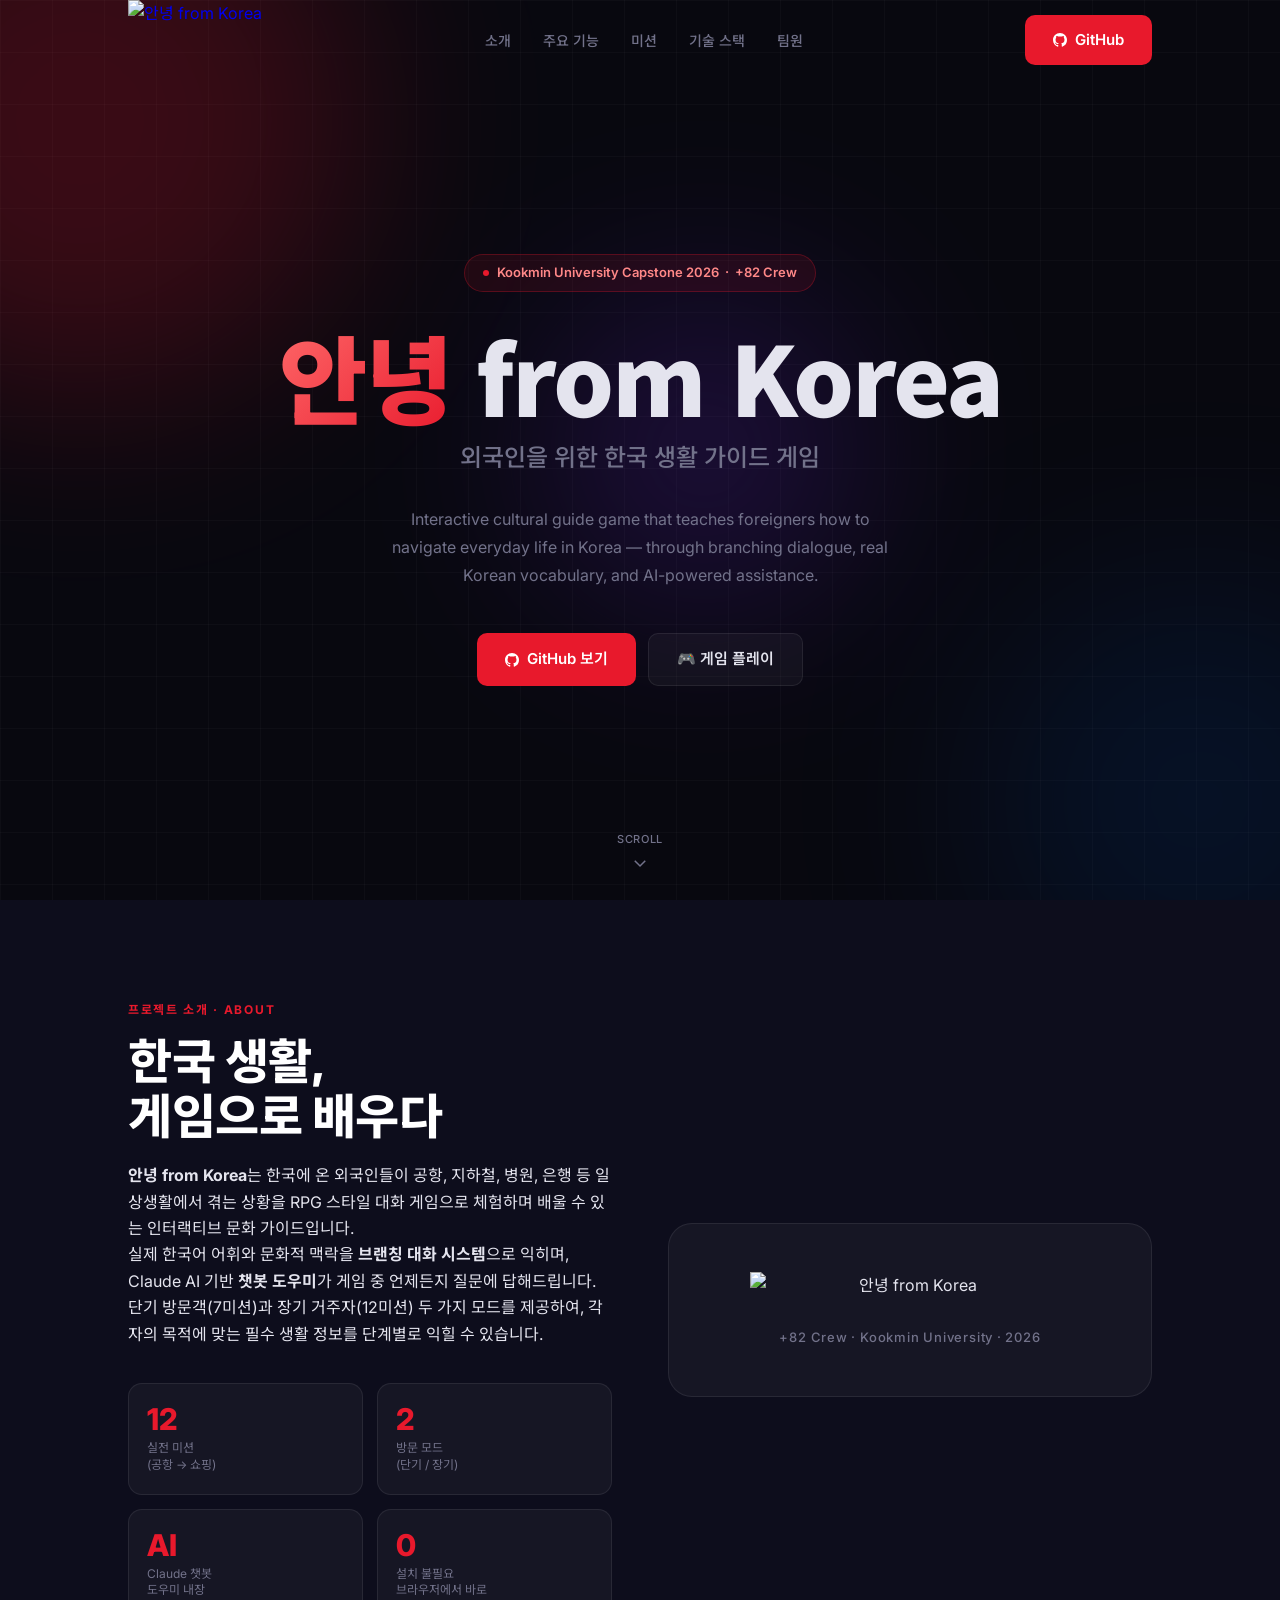
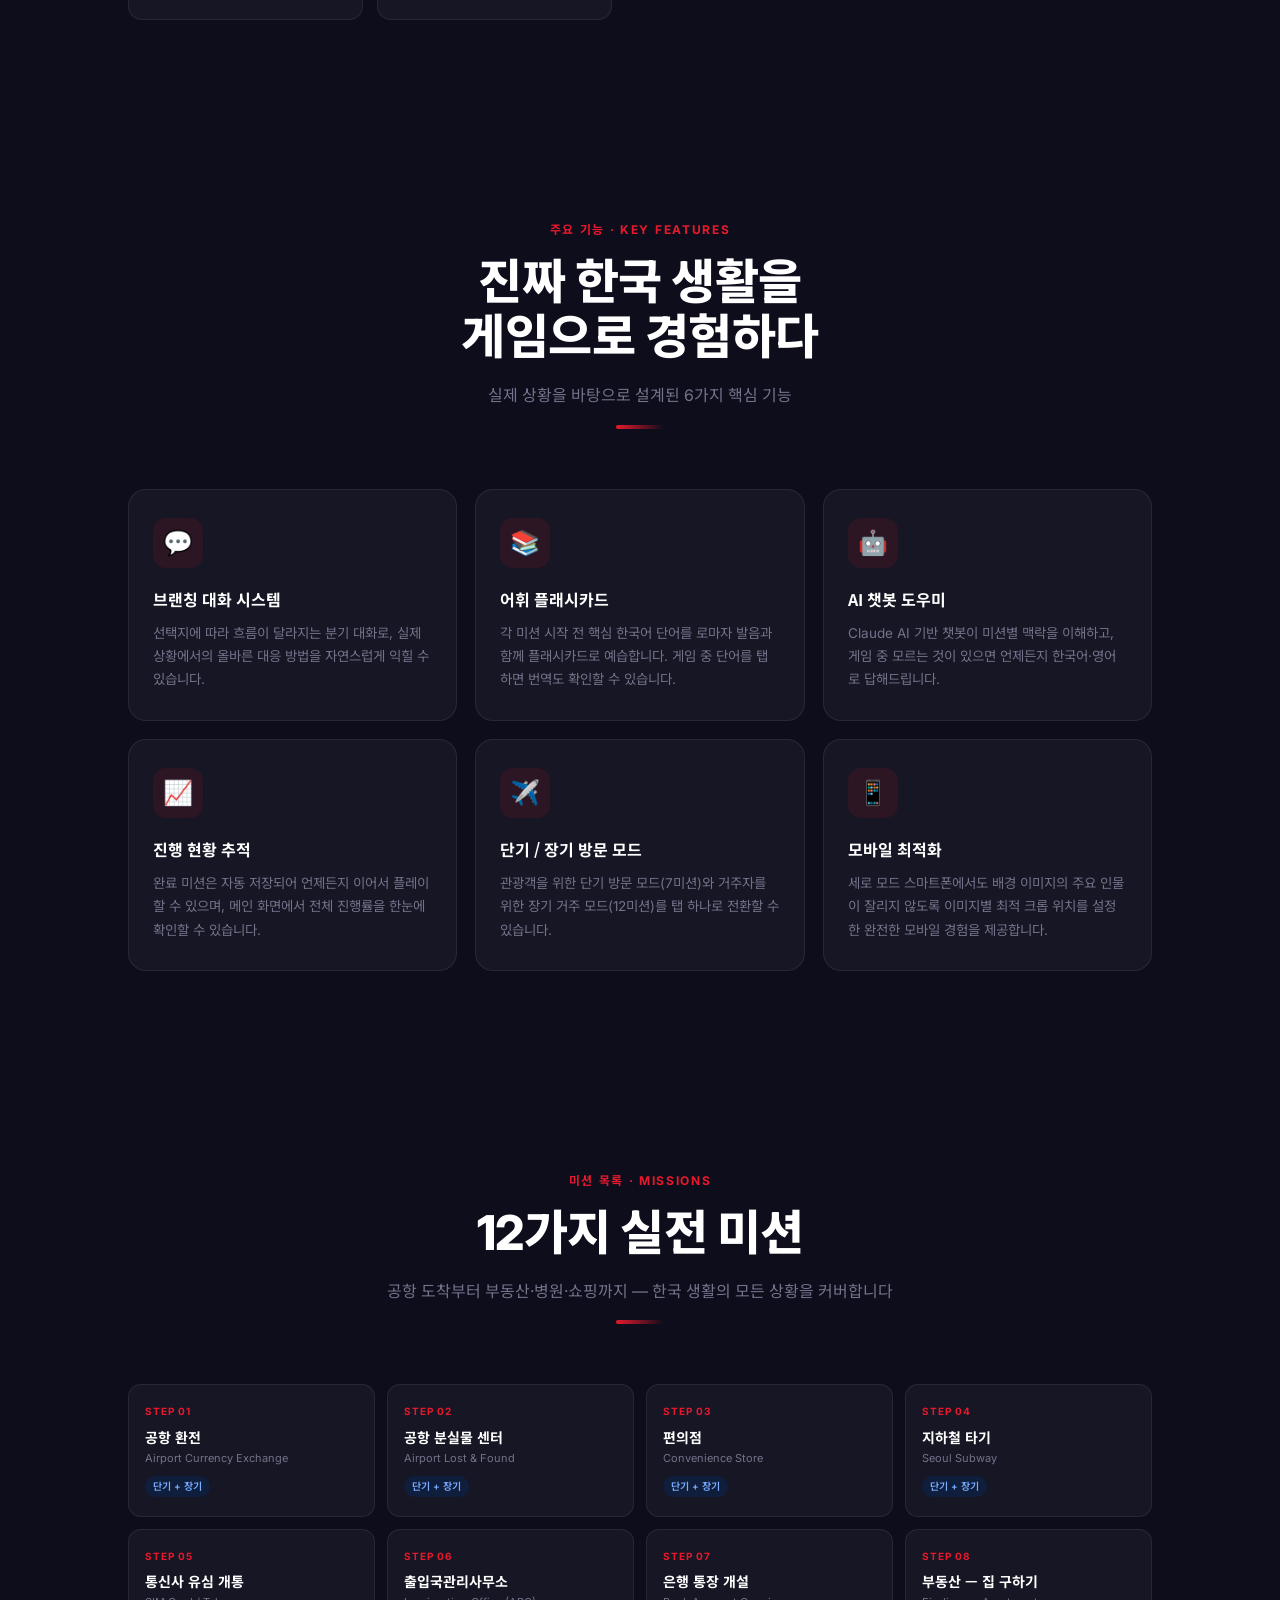
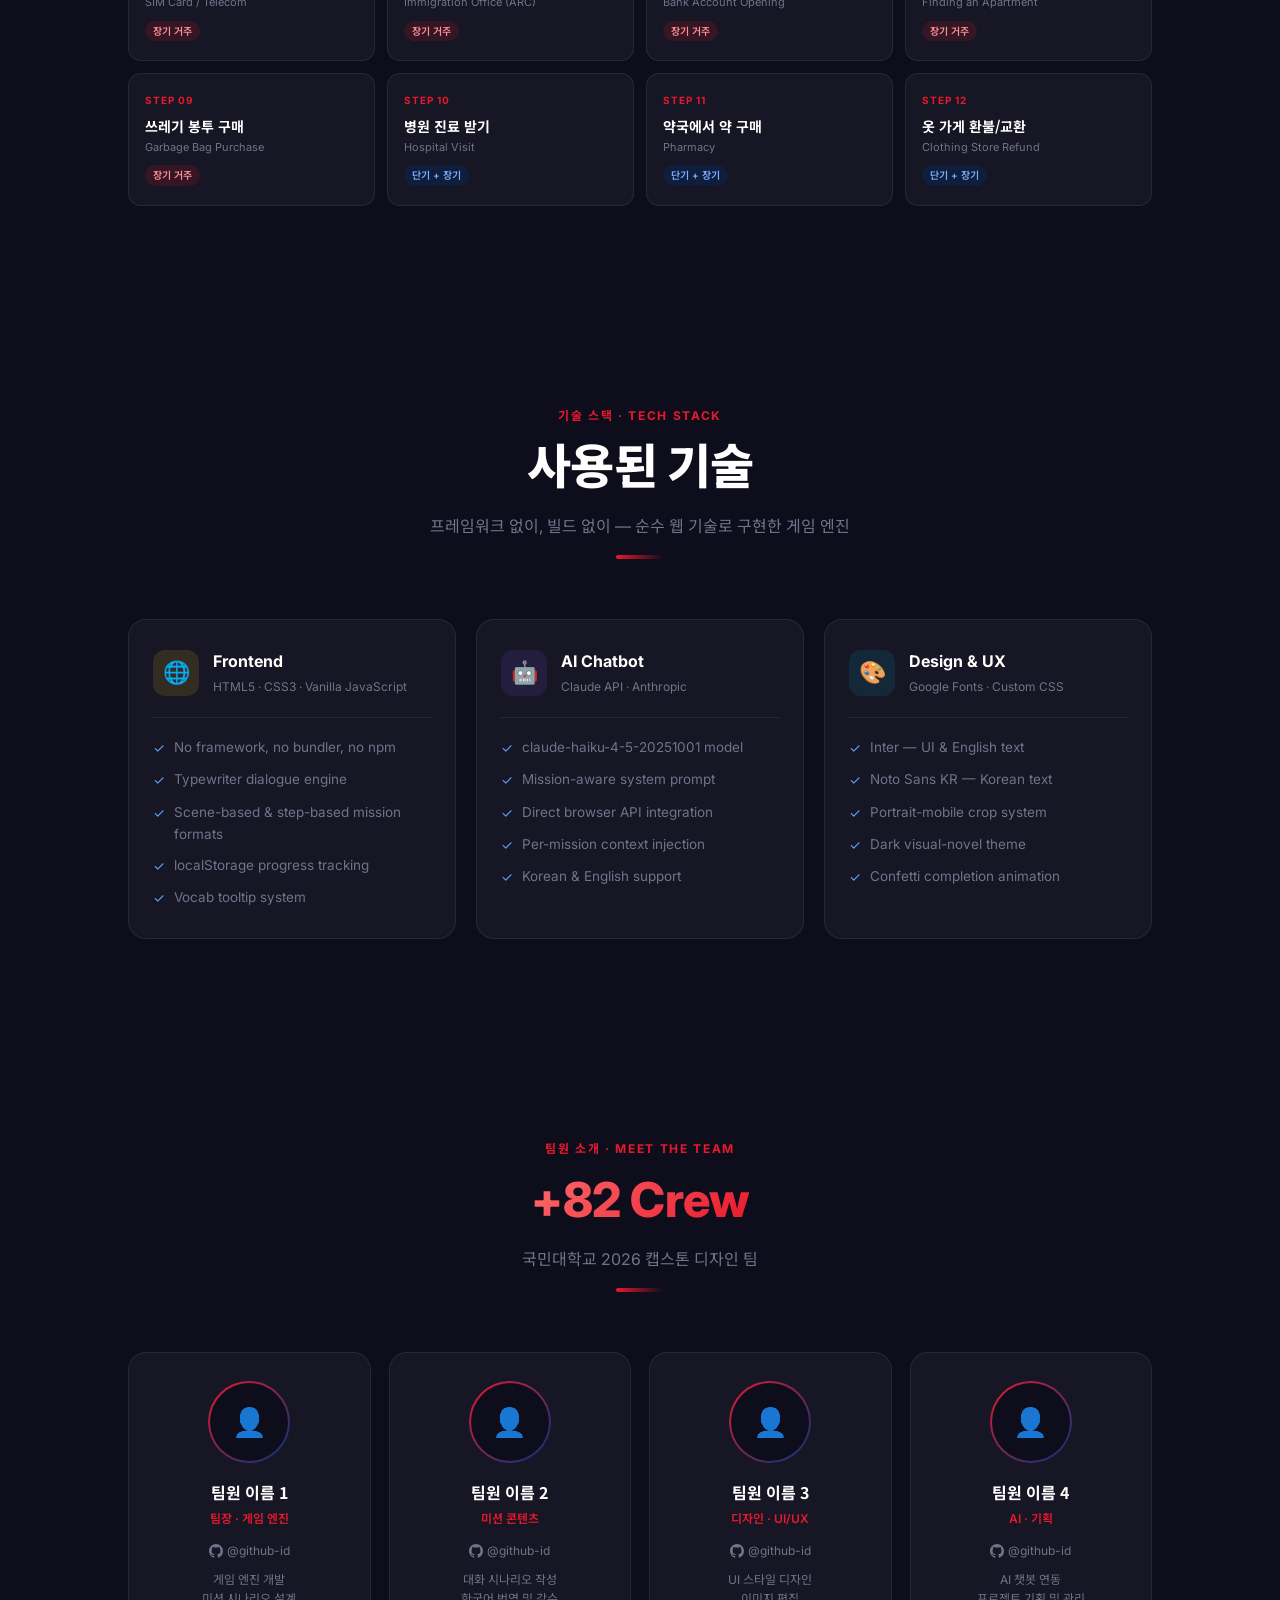
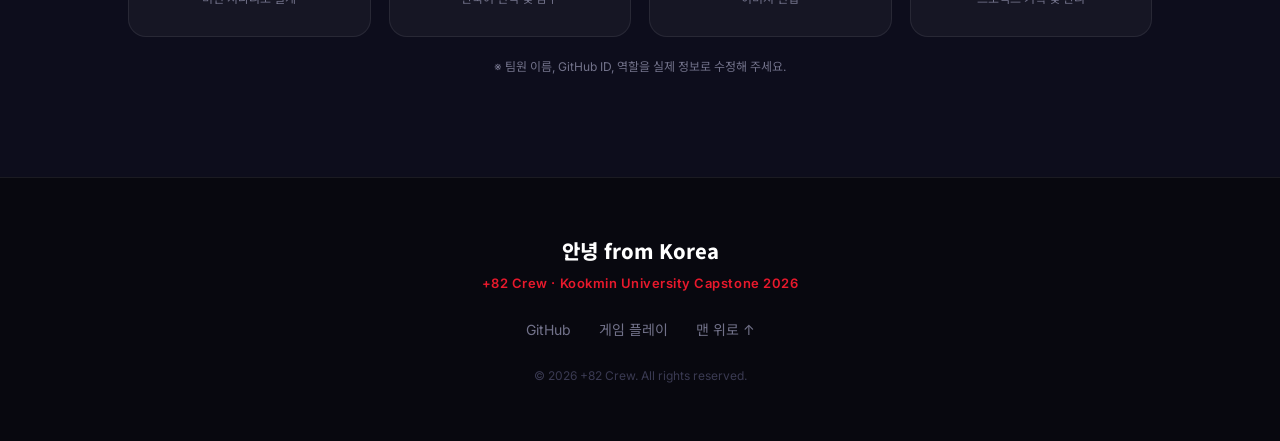
==== docs/index.html @ da4d7911 "Update index.html" ====
<!DOCTYPE html>
<html lang="ko">
<head>
<meta charset="UTF-8">
<meta name="viewport" content="width=device-width, initial-scale=1.0">
<meta name="description" content="안녕 from Korea — 외국인을 위한 한국 생활 가이드 게임 · Kookmin University Capstone 2026 · +82 Crew">
<title>안녕 from Korea · +82 Crew · Capstone 2026</title>
<link rel="icon" type="image/png" href="../logo_v2.png">
<link rel="preconnect" href="https://fonts.googleapis.com">
<link href="https://fonts.googleapis.com/css2?family=Inter:wght@300;400;500;600;700;900&family=Noto+Sans+KR:wght@400;500;700;900&display=swap" rel="stylesheet">
<style>
/* ─── Reset & Root ─── */
*, *::before, *::after { box-sizing: border-box; margin: 0; padding: 0; }
:root {
  --red:    #E8192C;
  --blue:   #003478;
  --dark:   #08080F;
  --dark2:  #0D0D1C;
  --card:   rgba(255,255,255,0.04);
  --border: rgba(255,255,255,0.08);
  --text:   #E4E4EE;
  --muted:  #72728A;
}
html { scroll-behavior: smooth; }
body {
  font-family: 'Inter', 'Noto Sans KR', sans-serif;
  background: var(--dark);
  color: var(--text);
  min-height: 100vh;
  line-height: 1.65;
  overflow-x: hidden;
}

/* ─── Utility ─── */
.container { max-width: 1080px; margin: 0 auto; padding: 0 28px; }
.section { padding: 100px 0; position: relative; }
.section-eyebrow {
  font-size: 12px; font-weight: 700; letter-spacing: 0.14em;
  text-transform: uppercase; color: var(--red); margin-bottom: 14px;
}
.section-title {
  font-size: clamp(30px, 4.5vw, 48px); font-weight: 800;
  color: #fff; line-height: 1.15; margin-bottom: 18px;
  letter-spacing: -0.5px;
}
.section-sub { font-size: 16px; color: var(--muted); max-width: 540px; margin: 0 auto; }
.section-center { text-align: center; margin-bottom: 60px; }
.gradient-red {
  background: linear-gradient(135deg, #FF6B6B, var(--red));
  -webkit-background-clip: text; -webkit-text-fill-color: transparent;
  background-clip: text;
}

/* ─── Divider line ─── */
.section-line {
  width: 48px; height: 4px; border-radius: 2px;
  background: linear-gradient(90deg, var(--red), rgba(232,25,44,0));
  margin: 16px auto 0;
}

/* ─── Nav ─── */
header {
  position: fixed; top: 0; left: 0; right: 0; z-index: 100;
  transition: background 0.3s, box-shadow 0.3s;
}
header.scrolled {
  background: rgba(8,8,15,0.88);
  backdrop-filter: blur(24px) saturate(180%);
  -webkit-backdrop-filter: blur(24px) saturate(180%);
  box-shadow: 0 1px 0 var(--border);
}
nav {
  display: flex; align-items: center; justify-content: space-between;
  padding: 20px 28px; max-width: 1080px; margin: 0 auto;
}
.nav-logo { display: flex; align-items: center; gap: 10px; text-decoration: none; }
.nav-links { display: none; gap: 32px; list-style: none; }
@media (min-width: 768px) { .nav-links { display: flex; } }
.nav-links a {
  color: var(--muted); text-decoration: none; font-size: 14px; font-weight: 500;
  transition: color 0.2s;
}
.nav-links a:hover { color: #fff; }
.nav-cta {
  background: var(--red); color: #fff; border: none; border-radius: 9px;
  padding: 8px 18px; font-size: 13px; font-weight: 700; cursor: pointer;
  text-decoration: none; transition: opacity 0.2s, transform 0.2s;
  display: inline-flex; align-items: center; gap: 6px;
}
.nav-cta:hover { opacity: 0.88; transform: translateY(-1px); }

/* ─── Hero ─── */
#hero {
  min-height: 100vh;
  display: flex; align-items: center; justify-content: center;
  text-align: center; position: relative; overflow: hidden;
  padding: 100px 0 60px;
}
.hero-canvas {
  position: absolute; inset: 0; pointer-events: none; overflow: hidden;
}
.hero-grid {
  position: absolute; inset: 0;
  background-image:
    linear-gradient(rgba(255,255,255,0.025) 1px, transparent 1px),
    linear-gradient(90deg, rgba(255,255,255,0.025) 1px, transparent 1px);
  background-size: 52px 52px;
}
.blob {
  position: absolute; border-radius: 50%; filter: blur(100px); opacity: 0.22;
}
.blob-1 { width: 560px; height: 560px; background: var(--red);    top: -160px; left: -200px; animation: drift 9s ease-in-out infinite; }
.blob-2 { width: 440px; height: 440px; background: var(--blue);   bottom: -120px; right: -140px; animation: drift 11s ease-in-out infinite reverse; }
.blob-3 { width: 320px; height: 320px; background: #6D28D9; top: 50%; left: 55%; transform: translate(-50%,-50%); animation: drift 14s ease-in-out infinite 3s; }
@keyframes drift {
  0%,100% { transform: translate(0,0) scale(1); }
  33%      { transform: translate(30px,-20px) scale(1.05); }
  66%      { transform: translate(-20px,30px) scale(0.95); }
}
.hero-inner { position: relative; z-index: 1; }
.hero-badge {
  display: inline-flex; align-items: center; gap: 8px;
  background: rgba(232,25,44,0.10); border: 1px solid rgba(232,25,44,0.28);
  border-radius: 100px; padding: 7px 18px; font-size: 13px; font-weight: 600;
  color: #FF8888; margin-bottom: 36px;
  animation: fadeUp 0.7s ease both;
}
.badge-dot {
  width: 6px; height: 6px; background: var(--red); border-radius: 50%;
  animation: blink 2s ease-in-out infinite;
}
@keyframes blink {
  0%,100% { opacity: 1; transform: scale(1); }
  50%      { opacity: 0.4; transform: scale(0.75); }
}
.hero-title {
  font-size: clamp(54px, 10vw, 96px); font-weight: 900; line-height: 1;
  font-family: 'Noto Sans KR', 'Inter', sans-serif;
  letter-spacing: -2px; margin-bottom: 14px;
  animation: fadeUp 0.7s ease 0.1s both;
}
.hero-sub {
  font-size: clamp(17px, 2.5vw, 24px); font-weight: 500;
  color: var(--muted); margin-bottom: 28px;
  animation: fadeUp 0.7s ease 0.2s both;
}
.hero-desc {
  font-size: 16px; color: var(--muted); max-width: 500px;
  margin: 0 auto 44px; line-height: 1.75;
  animation: fadeUp 0.7s ease 0.3s both;
}
.hero-btns {
  display: flex; gap: 12px; justify-content: center; flex-wrap: wrap;
  animation: fadeUp 0.7s ease 0.4s both;
}
.btn {
  display: inline-flex; align-items: center; gap: 8px;
  padding: 13px 28px; border-radius: 10px; font-size: 15px; font-weight: 600;
  text-decoration: none; cursor: pointer; border: none; transition: all 0.2s;
}
.btn-red {
  background: var(--red); color: #fff;
}
.btn-red:hover { opacity: 0.88; transform: translateY(-2px); box-shadow: 0 10px 28px rgba(232,25,44,0.35); }
.btn-ghost {
  background: var(--card); color: var(--text);
  border: 1px solid var(--border); backdrop-filter: blur(10px);
}
.btn-ghost:hover { background: rgba(255,255,255,0.09); transform: translateY(-2px); }
.hero-scroll {
  position: absolute; bottom: 28px; left: 50%; transform: translateX(-50%);
  display: flex; flex-direction: column; align-items: center; gap: 6px;
  color: var(--muted); font-size: 11px; text-decoration: none; font-weight: 500;
  letter-spacing: 0.06em; text-transform: uppercase;
  animation: nudge 2s ease-in-out infinite;
}
@keyframes nudge {
  0%,100% { transform: translateX(-50%) translateY(0); }
  50%      { transform: translateX(-50%) translateY(-7px); }
}
@keyframes fadeUp {
  from { opacity: 0; transform: translateY(22px); }
  to   { opacity: 1; transform: translateY(0); }
}

/* ─── About ─── */
#about { background: var(--dark2); }
.about-grid { display: grid; grid-template-columns: 1fr 1fr; gap: 56px; align-items: center; }
@media (max-width: 768px) { .about-grid { grid-template-columns: 1fr; } }
.about-text p { color: var(--muted); line-height: 1.85; margin-bottom: 18px; font-size: 15px; }
.about-text p strong { color: var(--text); font-weight: 600; }
.stats-row { display: grid; grid-template-columns: 1fr 1fr; gap: 14px; margin-top: 36px; }
.stat-box {
  background: var(--card); border: 1px solid var(--border);
  border-radius: 14px; padding: 20px 18px;
}
.stat-num { font-size: 30px; font-weight: 800; color: var(--red); line-height: 1; }
.stat-label { font-size: 12px; color: var(--muted); margin-top: 6px; line-height: 1.4; }
.about-visual {
  background: var(--card); border: 1px solid var(--border);
  border-radius: 24px; padding: 48px 32px;
  display: flex; flex-direction: column; align-items: center;
  justify-content: center; gap: 8px; text-align: center;
}
@media (max-width: 768px) { .about-visual { display: none; } }
.visual-kr {
  font-size: 72px; font-weight: 900; line-height: 1;
  font-family: 'Noto Sans KR', sans-serif;
}
.visual-from { font-size: 28px; font-weight: 700; color: var(--muted); font-family: 'Inter', sans-serif; }
.visual-en { font-size: 36px; font-weight: 900; color: #fff; font-family: 'Inter', sans-serif; letter-spacing: -1px; }
.visual-team { font-size: 13px; color: var(--muted); margin-top: 20px; font-weight: 500; letter-spacing: 0.06em; }

/* ─── Features ─── */
.features-grid {
  display: grid; grid-template-columns: repeat(3, 1fr); gap: 18px;
}
@media (max-width: 900px) { .features-grid { grid-template-columns: repeat(2, 1fr); } }
@media (max-width: 560px) { .features-grid { grid-template-columns: 1fr; } }
.feat-card {
  background: var(--card); border: 1px solid var(--border);
  border-radius: 18px; padding: 28px 24px;
  transition: all 0.3s ease; position: relative; overflow: hidden;
}
.feat-card::after {
  content: ''; position: absolute; top: 0; left: 0; right: 0; height: 2px;
  background: linear-gradient(90deg, var(--red), transparent);
  transform: scaleX(0); transform-origin: left; transition: transform 0.4s ease;
}
.feat-card:hover { border-color: rgba(232,25,44,0.28); transform: translateY(-5px); box-shadow: 0 20px 40px rgba(0,0,0,0.3); }
.feat-card:hover::after { transform: scaleX(1); }
.feat-icon {
  width: 50px; height: 50px; border-radius: 13px;
  background: rgba(232,25,44,0.10); color: #FF8888;
  display: flex; align-items: center; justify-content: center;
  font-size: 24px; margin-bottom: 18px;
}
.feat-title { font-size: 16px; font-weight: 700; color: #fff; margin-bottom: 10px; font-family: 'Noto Sans KR', sans-serif; }
.feat-desc { font-size: 13.5px; color: var(--muted); line-height: 1.72; }

/* ─── Missions ─── */
#missions { background: var(--dark2); }
.missions-grid {
  display: grid; grid-template-columns: repeat(4, 1fr); gap: 12px;
}
@media (max-width: 900px) { .missions-grid { grid-template-columns: repeat(3, 1fr); } }
@media (max-width: 640px) { .missions-grid { grid-template-columns: repeat(2, 1fr); } }
.mission-tile {
  background: var(--card); border: 1px solid var(--border);
  border-radius: 13px; padding: 18px 16px;
  transition: all 0.25s;
}
.mission-tile:hover { border-color: rgba(232,25,44,0.3); background: rgba(232,25,44,0.05); transform: translateY(-3px); }
.m-step {
  font-size: 10px; font-weight: 700; letter-spacing: 0.1em;
  text-transform: uppercase; color: var(--red); margin-bottom: 8px;
}
.m-kr { font-size: 14px; font-weight: 700; color: #fff; font-family: 'Noto Sans KR', sans-serif; line-height: 1.3; }
.m-en { font-size: 11px; color: var(--muted); margin-top: 5px; line-height: 1.4; }
.m-badge {
  display: inline-block; font-size: 10px; font-weight: 600;
  padding: 2px 8px; border-radius: 100px; margin-top: 10px;
}
.m-both { background: rgba(0,52,120,0.3); color: #7AADFF; }
.m-long { background: rgba(232,25,44,0.15); color: #FF9090; }

/* ─── Tech Stack ─── */
.tech-grid { display: grid; grid-template-columns: repeat(3, 1fr); gap: 20px; }
@media (max-width: 768px) { .tech-grid { grid-template-columns: 1fr; } }
.tech-card {
  background: var(--card); border: 1px solid var(--border);
  border-radius: 18px; padding: 28px 24px; transition: all 0.3s;
}
.tech-card:hover { border-color: rgba(74,158,255,0.28); transform: translateY(-5px); }
.tech-header { display: flex; align-items: center; gap: 14px; margin-bottom: 20px; }
.tech-icon-box {
  width: 46px; height: 46px; border-radius: 12px;
  display: flex; align-items: center; justify-content: center; font-size: 22px;
  flex-shrink: 0;
}
.ti-front { background: rgba(250,204,21,0.12); }
.ti-ai    { background: rgba(139,92,246,0.12); }
.ti-ui    { background: rgba(6,182,212,0.12); }
.tech-name  { font-size: 16px; font-weight: 700; color: #fff; }
.tech-sub   { font-size: 12px; color: var(--muted); margin-top: 3px; }
.tech-hr    { height: 1px; background: var(--border); margin: 4px 0 18px; }
.tech-list  { list-style: none; display: flex; flex-direction: column; gap: 9px; }
.tech-list li { display: flex; align-items: flex-start; gap: 9px; font-size: 13.5px; color: var(--muted); }
.tech-check { color: #60A5FA; flex-shrink: 0; margin-top: 1px; }

/* ─── Team ─── */
#team { background: var(--dark2); }
.team-grid {
  display: grid; grid-template-columns: repeat(4, 1fr); gap: 18px;
}
@media (max-width: 900px) { .team-grid { grid-template-columns: repeat(2, 1fr); } }
.team-card {
  background: var(--card); border: 1px solid var(--border);
  border-radius: 18px; padding: 28px 20px;
  display: flex; flex-direction: column; align-items: center; text-align: center;
  transition: all 0.3s; position: relative; overflow: hidden;
}
.team-card:hover { border-color: rgba(232,25,44,0.28); transform: translateY(-5px); box-shadow: 0 20px 40px rgba(0,0,0,0.3); }
.team-card::before {
  content: ''; position: absolute; top: 0; left: 0; right: 0; height: 3px;
  background: linear-gradient(90deg, var(--red), var(--blue));
  transform: scaleX(0); transform-origin: left; transition: transform 0.4s;
}
.team-card:hover::before { transform: scaleX(1); }
.avatar-ring {
  width: 82px; height: 82px; border-radius: 50%;
  padding: 2px; margin-bottom: 16px;
  background: linear-gradient(135deg, var(--red), var(--blue));
}
.avatar-inner {
  width: 100%; height: 100%; border-radius: 50%;
  overflow: hidden; background: var(--dark2);
  display: flex; align-items: center; justify-content: center;
  font-size: 28px;
}
.avatar-inner img { width: 100%; height: 100%; object-fit: cover; }
.team-name  { font-size: 16px; font-weight: 700; color: #fff; margin-bottom: 4px; font-family: 'Noto Sans KR', sans-serif; }
.team-role  { font-size: 12px; color: var(--red); font-weight: 600; margin-bottom: 12px; }
.team-gh {
  font-size: 12px; color: var(--muted); text-decoration: none;
  display: inline-flex; align-items: center; gap: 4px; transition: color 0.2s;
}
.team-gh:hover { color: #fff; }
.team-desc { font-size: 12px; color: var(--muted); margin-top: 10px; line-height: 1.55; }
.team-note { text-align: center; margin-top: 20px; font-size: 12px; color: var(--muted); }

/* ─── Footer ─── */
footer {
  background: var(--dark); border-top: 1px solid var(--border);
  padding: 56px 28px; text-align: center;
}
.footer-logo { font-size: 20px; font-weight: 800; color: #fff; font-family: 'Noto Sans KR', sans-serif; margin-bottom: 6px; }
.footer-team { font-size: 13px; color: var(--red); font-weight: 600; margin-bottom: 24px; letter-spacing: 0.04em; }
.footer-links { display: flex; gap: 28px; justify-content: center; margin-bottom: 24px; flex-wrap: wrap; }
.footer-links a { color: var(--muted); text-decoration: none; font-size: 14px; transition: color 0.2s; }
.footer-links a:hover { color: #fff; }
.footer-copy { font-size: 12px; color: #3A3A52; }

/* ─── Scroll animations ─── */
.fade-up { opacity: 0; transform: translateY(28px); transition: opacity 0.55s ease, transform 0.55s ease; }
.fade-up.show { opacity: 1; transform: translateY(0); }

/* ─── GitHub icon SVG ─── */
.gh-icon { width: 14px; height: 14px; fill: currentColor; flex-shrink: 0; }
</style>
</head>
<body>

<!-- ══════════════════ NAV ══════════════════ -->
<header id="hdr">
  <nav class="container">
    <a href="#hero" class="nav-logo">
      <img src="/2026-capstone-82/images/logo_v2l.png" alt="안녕 from Korea" style="height:80px; width:auto; object-fit:contain;">
    </a>
    <ul class="nav-links">
      <li><a href="#about">소개</a></li>
      <li><a href="#features">주요 기능</a></li>
      <li><a href="#missions">미션</a></li>
      <li><a href="#tech">기술 스택</a></li>
      <li><a href="#team">팀원</a></li>
    </ul>
    <a href="https://github.com/kookmin-sw/2026-capstone-82" target="_blank" rel="noopener" class="btn btn-red nav-cta">
      <svg class="gh-icon" viewBox="0 0 24 24"><path d="M12 0C5.37 0 0 5.37 0 12c0 5.31 3.435 9.795 8.205 11.385.6.105.825-.255.825-.57 0-.285-.015-1.23-.015-2.235-3.015.555-3.795-.735-4.035-1.41-.135-.345-.72-1.41-1.23-1.695-.42-.225-1.02-.78-.015-.795.945-.015 1.62.87 1.845 1.23 1.08 1.815 2.805 1.305 3.495.99.105-.78.42-1.305.765-1.605-2.67-.3-5.46-1.335-5.46-5.925 0-1.305.465-2.385 1.23-3.225-.12-.3-.54-1.53.12-3.18 0 0 1.005-.315 3.3 1.23.96-.27 1.98-.405 3-.405s2.04.135 3 .405c2.295-1.56 3.3-1.23 3.3-1.23.66 1.65.24 2.88.12 3.18.765.84 1.23 1.905 1.23 3.225 0 4.605-2.805 5.625-5.475 5.925.435.375.81 1.095.81 2.22 0 1.605-.015 2.895-.015 3.3 0 .315.225.69.825.57A12.02 12.02 0 0024 12c0-6.63-5.37-12-12-12z"/></svg>
      GitHub
    </a>
  </nav>
</header>

<!-- ══════════════════ HERO ══════════════════ -->
<section id="hero">
  <div class="hero-canvas">
    <div class="hero-grid"></div>
    <div class="blob blob-1"></div>
    <div class="blob blob-2"></div>
    <div class="blob blob-3"></div>
  </div>
  <div class="container hero-inner">
    <div class="hero-badge">
      <div class="badge-dot"></div>
      Kookmin University Capstone 2026 &nbsp;·&nbsp; +82 Crew
    </div>
    <h1 class="hero-title">
      <span class="gradient-red">안녕</span> from Korea
    </h1>
    <p class="hero-sub">외국인을 위한 한국 생활 가이드 게임</p>
    <p class="hero-desc">
      Interactive cultural guide game that teaches foreigners how to navigate everyday life in Korea — through branching dialogue, real Korean vocabulary, and AI-powered assistance.
    </p>
    <div class="hero-btns">
      <a href="https://github.com/kookmin-sw/2026-capstone-82" target="_blank" rel="noopener" class="btn btn-red">
        <svg class="gh-icon" viewBox="0 0 24 24"><path d="M12 0C5.37 0 0 5.37 0 12c0 5.31 3.435 9.795 8.205 11.385.6.105.825-.255.825-.57 0-.285-.015-1.23-.015-2.235-3.015.555-3.795-.735-4.035-1.41-.135-.345-.72-1.41-1.23-1.695-.42-.225-1.02-.78-.015-.795.945-.015 1.62.87 1.845 1.23 1.08 1.815 2.805 1.305 3.495.99.105-.78.42-1.305.765-1.605-2.67-.3-5.46-1.335-5.46-5.925 0-1.305.465-2.385 1.23-3.225-.12-.3-.54-1.53.12-3.18 0 0 1.005-.315 3.3 1.23.96-.27 1.98-.405 3-.405s2.04.135 3 .405c2.295-1.56 3.3-1.23 3.3-1.23.66 1.65.24 2.88.12 3.18.765.84 1.23 1.905 1.23 3.225 0 4.605-2.805 5.625-5.475 5.925.435.375.81 1.095.81 2.22 0 1.605-.015 2.895-.015 3.3 0 .315.225.69.825.57A12.02 12.02 0 0024 12c0-6.63-5.37-12-12-12z"/></svg>
        GitHub 보기
      </a>
      <a href="../index.html" class="btn btn-ghost">🎮 게임 플레이</a>
    </div>
  </div>
  <a href="#about" class="hero-scroll">
    scroll
    <svg width="18" height="18" fill="none" stroke="currentColor" stroke-width="2" viewBox="0 0 24 24"><path d="M19 9l-7 7-7-7"/></svg>
  </a>
</section>

<!-- ══════════════════ ABOUT ══════════════════ -->
<section id="about" class="section">
  <div class="container">
    <div class="about-grid">
      <div class="fade-up">
        <div class="section-eyebrow">프로젝트 소개 · About</div>
        <h2 class="section-title">한국 생활,<br>게임으로 배우다</h2>
        <p>
          <strong>안녕 from Korea</strong>는 한국에 온 외국인들이 공항, 지하철, 병원, 은행 등 일상생활에서 겪는 상황을 RPG 스타일 대화 게임으로 체험하며 배울 수 있는 인터랙티브 문화 가이드입니다.
        </p>
        <p>
          실제 한국어 어휘와 문화적 맥락을 <strong>브랜칭 대화 시스템</strong>으로 익히며, Claude AI 기반 <strong>챗봇 도우미</strong>가 게임 중 언제든지 질문에 답해드립니다.
        </p>
        <p>
          단기 방문객(7미션)과 장기 거주자(12미션) 두 가지 모드를 제공하여, 각자의 목적에 맞는 필수 생활 정보를 단계별로 익힐 수 있습니다.
        </p>
        <div class="stats-row">
          <div class="stat-box">
            <div class="stat-num">12</div>
            <div class="stat-label">실전 미션<br>(공항 → 쇼핑)</div>
          </div>
          <div class="stat-box">
            <div class="stat-num">2</div>
            <div class="stat-label">방문 모드<br>(단기 / 장기)</div>
          </div>
          <div class="stat-box">
            <div class="stat-num">AI</div>
            <div class="stat-label">Claude 챗봇<br>도우미 내장</div>
          </div>
          <div class="stat-box">
            <div class="stat-num">0</div>
            <div class="stat-label">설치 불필요<br>브라우저에서 바로</div>
          </div>
        </div>
      </div>
      <div class="about-visual fade-up" style="transition-delay:0.15s">
        <img src="/2026-capstone-82/images/logo_v2_white.png"" alt="안녕 from Korea" style="width:100%; max-width:320px; height:auto; object-fit:contain;">
        <div class="visual-team">+82 Crew · Kookmin University · 2026</div>
      </div>
    </div>
  </div>
</section>

<!-- ══════════════════ FEATURES ══════════════════ -->
<section id="features" class="section" style="background:var(--dark2)">
  <div class="container">
    <div class="section-center fade-up">
      <div class="section-eyebrow">주요 기능 · Key Features</div>
      <h2 class="section-title">진짜 한국 생활을<br>게임으로 경험하다</h2>
      <p class="section-sub">실제 상황을 바탕으로 설계된 6가지 핵심 기능</p>
      <div class="section-line"></div>
    </div>
    <div class="features-grid">
      <div class="feat-card fade-up">
        <div class="feat-icon">💬</div>
        <div class="feat-title">브랜칭 대화 시스템</div>
        <div class="feat-desc">선택지에 따라 흐름이 달라지는 분기 대화로, 실제 상황에서의 올바른 대응 방법을 자연스럽게 익힐 수 있습니다.</div>
      </div>
      <div class="feat-card fade-up" style="transition-delay:0.08s">
        <div class="feat-icon">📚</div>
        <div class="feat-title">어휘 플래시카드</div>
        <div class="feat-desc">각 미션 시작 전 핵심 한국어 단어를 로마자 발음과 함께 플래시카드로 예습합니다. 게임 중 단어를 탭하면 번역도 확인할 수 있습니다.</div>
      </div>
      <div class="feat-card fade-up" style="transition-delay:0.16s">
        <div class="feat-icon">🤖</div>
        <div class="feat-title">AI 챗봇 도우미</div>
        <div class="feat-desc">Claude AI 기반 챗봇이 미션별 맥락을 이해하고, 게임 중 모르는 것이 있으면 언제든지 한국어·영어로 답해드립니다.</div>
      </div>
      <div class="feat-card fade-up" style="transition-delay:0.04s">
        <div class="feat-icon">📈</div>
        <div class="feat-title">진행 현황 추적</div>
        <div class="feat-desc">완료 미션은 자동 저장되어 언제든지 이어서 플레이할 수 있으며, 메인 화면에서 전체 진행률을 한눈에 확인할 수 있습니다.</div>
      </div>
      <div class="feat-card fade-up" style="transition-delay:0.12s">
        <div class="feat-icon">✈️</div>
        <div class="feat-title">단기 / 장기 방문 모드</div>
        <div class="feat-desc">관광객을 위한 단기 방문 모드(7미션)와 거주자를 위한 장기 거주 모드(12미션)를 탭 하나로 전환할 수 있습니다.</div>
      </div>
      <div class="feat-card fade-up" style="transition-delay:0.20s">
        <div class="feat-icon">📱</div>
        <div class="feat-title">모바일 최적화</div>
        <div class="feat-desc">세로 모드 스마트폰에서도 배경 이미지의 주요 인물이 잘리지 않도록 이미지별 최적 크롭 위치를 설정한 완전한 모바일 경험을 제공합니다.</div>
      </div>
    </div>
  </div>
</section>

<!-- ══════════════════ MISSIONS ══════════════════ -->
<section id="missions" class="section">
  <div class="container">
    <div class="section-center fade-up">
      <div class="section-eyebrow">미션 목록 · Missions</div>
      <h2 class="section-title">12가지 실전 미션</h2>
      <p class="section-sub">공항 도착부터 부동산·병원·쇼핑까지 — 한국 생활의 모든 상황을 커버합니다</p>
      <div class="section-line"></div>
    </div>
    <div class="missions-grid fade-up">
      <div class="mission-tile">
        <div class="m-step">Step 01</div>
        <div class="m-kr">공항 환전</div>
        <div class="m-en">Airport Currency Exchange</div>
        <span class="m-badge m-both">단기 + 장기</span>
      </div>
      <div class="mission-tile">
        <div class="m-step">Step 02</div>
        <div class="m-kr">공항 분실물 센터</div>
        <div class="m-en">Airport Lost & Found</div>
        <span class="m-badge m-both">단기 + 장기</span>
      </div>
      <div class="mission-tile">
        <div class="m-step">Step 03</div>
        <div class="m-kr">편의점</div>
        <div class="m-en">Convenience Store</div>
        <span class="m-badge m-both">단기 + 장기</span>
      </div>
      <div class="mission-tile">
        <div class="m-step">Step 04</div>
        <div class="m-kr">지하철 타기</div>
        <div class="m-en">Seoul Subway</div>
        <span class="m-badge m-both">단기 + 장기</span>
      </div>
      <div class="mission-tile">
        <div class="m-step">Step 05</div>
        <div class="m-kr">통신사 유심 개통</div>
        <div class="m-en">SIM Card / Telecom</div>
        <span class="m-badge m-long">장기 거주</span>
      </div>
      <div class="mission-tile">
        <div class="m-step">Step 06</div>
        <div class="m-kr">출입국관리사무소</div>
        <div class="m-en">Immigration Office (ARC)</div>
        <span class="m-badge m-long">장기 거주</span>
      </div>
      <div class="mission-tile">
        <div class="m-step">Step 07</div>
        <div class="m-kr">은행 통장 개설</div>
        <div class="m-en">Bank Account Opening</div>
        <span class="m-badge m-long">장기 거주</span>
      </div>
      <div class="mission-tile">
        <div class="m-step">Step 08</div>
        <div class="m-kr">부동산 — 집 구하기</div>
        <div class="m-en">Finding an Apartment</div>
        <span class="m-badge m-long">장기 거주</span>
      </div>
      <div class="mission-tile">
        <div class="m-step">Step 09</div>
        <div class="m-kr">쓰레기 봉투 구매</div>
        <div class="m-en">Garbage Bag Purchase</div>
        <span class="m-badge m-long">장기 거주</span>
      </div>
      <div class="mission-tile">
        <div class="m-step">Step 10</div>
        <div class="m-kr">병원 진료 받기</div>
        <div class="m-en">Hospital Visit</div>
        <span class="m-badge m-both">단기 + 장기</span>
      </div>
      <div class="mission-tile">
        <div class="m-step">Step 11</div>
        <div class="m-kr">약국에서 약 구매</div>
        <div class="m-en">Pharmacy</div>
        <span class="m-badge m-both">단기 + 장기</span>
      </div>
      <div class="mission-tile">
        <div class="m-step">Step 12</div>
        <div class="m-kr">옷 가게 환불/교환</div>
        <div class="m-en">Clothing Store Refund</div>
        <span class="m-badge m-both">단기 + 장기</span>
      </div>
    </div>
  </div>
</section>

<!-- ══════════════════ TECH STACK ══════════════════ -->
<section id="tech" class="section" style="background:var(--dark2)">
  <div class="container">
    <div class="section-center fade-up">
      <div class="section-eyebrow">기술 스택 · Tech Stack</div>
      <h2 class="section-title">사용된 기술</h2>
      <p class="section-sub">프레임워크 없이, 빌드 없이 — 순수 웹 기술로 구현한 게임 엔진</p>
      <div class="section-line"></div>
    </div>
    <div class="tech-grid fade-up">
      <div class="tech-card">
        <div class="tech-header">
          <div class="tech-icon-box ti-front">🌐</div>
          <div>
            <div class="tech-name">Frontend</div>
            <div class="tech-sub">HTML5 · CSS3 · Vanilla JavaScript</div>
          </div>
        </div>
        <div class="tech-hr"></div>
        <ul class="tech-list">
          <li><span class="tech-check">✓</span>No framework, no bundler, no npm</li>
          <li><span class="tech-check">✓</span>Typewriter dialogue engine</li>
          <li><span class="tech-check">✓</span>Scene-based & step-based mission formats</li>
          <li><span class="tech-check">✓</span>localStorage progress tracking</li>
          <li><span class="tech-check">✓</span>Vocab tooltip system</li>
        </ul>
      </div>
      <div class="tech-card">
        <div class="tech-header">
          <div class="tech-icon-box ti-ai">🤖</div>
          <div>
            <div class="tech-name">AI Chatbot</div>
            <div class="tech-sub">Claude API · Anthropic</div>
          </div>
        </div>
        <div class="tech-hr"></div>
        <ul class="tech-list">
          <li><span class="tech-check">✓</span>claude-haiku-4-5-20251001 model</li>
          <li><span class="tech-check">✓</span>Mission-aware system prompt</li>
          <li><span class="tech-check">✓</span>Direct browser API integration</li>
          <li><span class="tech-check">✓</span>Per-mission context injection</li>
          <li><span class="tech-check">✓</span>Korean & English support</li>
        </ul>
      </div>
      <div class="tech-card">
        <div class="tech-header">
          <div class="tech-icon-box ti-ui">🎨</div>
          <div>
            <div class="tech-name">Design & UX</div>
            <div class="tech-sub">Google Fonts · Custom CSS</div>
          </div>
        </div>
        <div class="tech-hr"></div>
        <ul class="tech-list">
          <li><span class="tech-check">✓</span>Inter — UI & English text</li>
          <li><span class="tech-check">✓</span>Noto Sans KR — Korean text</li>
          <li><span class="tech-check">✓</span>Portrait-mobile crop system</li>
          <li><span class="tech-check">✓</span>Dark visual-novel theme</li>
          <li><span class="tech-check">✓</span>Confetti completion animation</li>
        </ul>
      </div>
    </div>
  </div>
</section>

<!-- ══════════════════ TEAM ══════════════════ -->
<section id="team" class="section">
  <div class="container">
    <div class="section-center fade-up">
      <div class="section-eyebrow">팀원 소개 · Meet the Team</div>
      <h2 class="section-title"><span class="gradient-red">+82 Crew</span></h2>
      <p class="section-sub">국민대학교 2026 캡스톤 디자인 팀</p>
      <div class="section-line"></div>
    </div>
    <div class="team-grid fade-up">
      <!-- 팀원 카드 — GitHub ID와 이름을 실제 정보로 교체하세요 -->
      <div class="team-card">
        <div class="avatar-ring">
          <div class="avatar-inner">
            <img src="https://github.com/yovvbosarovv.png" alt="팀원" onerror="this.style.display='none';this.parentElement.innerHTML='👤'">
          </div>
        </div>
        <div class="team-name">팀원 이름 1</div>
        <div class="team-role">팀장 · 게임 엔진</div>
        <a href="https://github.com/yovvbosarovv" target="_blank" rel="noopener" class="team-gh">
          <svg class="gh-icon" viewBox="0 0 24 24"><path d="M12 0C5.37 0 0 5.37 0 12c0 5.31 3.435 9.795 8.205 11.385.6.105.825-.255.825-.57 0-.285-.015-1.23-.015-2.235-3.015.555-3.795-.735-4.035-1.41-.135-.345-.72-1.41-1.23-1.695-.42-.225-1.02-.78-.015-.795.945-.015 1.62.87 1.845 1.23 1.08 1.815 2.805 1.305 3.495.99.105-.78.42-1.305.765-1.605-2.67-.3-5.46-1.335-5.46-5.925 0-1.305.465-2.385 1.23-3.225-.12-.3-.54-1.53.12-3.18 0 0 1.005-.315 3.3 1.23.96-.27 1.98-.405 3-.405s2.04.135 3 .405c2.295-1.56 3.3-1.23 3.3-1.23.66 1.65.24 2.88.12 3.18.765.84 1.23 1.905 1.23 3.225 0 4.605-2.805 5.625-5.475 5.925.435.375.81 1.095.81 2.22 0 1.605-.015 2.895-.015 3.3 0 .315.225.69.825.57A12.02 12.02 0 0024 12c0-6.63-5.37-12-12-12z"/></svg>
          @github-id
        </a>
        <div class="team-desc">게임 엔진 개발<br>미션 시나리오 설계</div>
      </div>
      <div class="team-card">
        <div class="avatar-ring">
          <div class="avatar-inner">👤</div>
        </div>
        <div class="team-name">팀원 이름 2</div>
        <div class="team-role">미션 콘텐츠</div>
        <a href="#" class="team-gh">
          <svg class="gh-icon" viewBox="0 0 24 24"><path d="M12 0C5.37 0 0 5.37 0 12c0 5.31 3.435 9.795 8.205 11.385.6.105.825-.255.825-.57 0-.285-.015-1.23-.015-2.235-3.015.555-3.795-.735-4.035-1.41-.135-.345-.72-1.41-1.23-1.695-.42-.225-1.02-.78-.015-.795.945-.015 1.62.87 1.845 1.23 1.08 1.815 2.805 1.305 3.495.99.105-.78.42-1.305.765-1.605-2.67-.3-5.46-1.335-5.46-5.925 0-1.305.465-2.385 1.23-3.225-.12-.3-.54-1.53.12-3.18 0 0 1.005-.315 3.3 1.23.96-.27 1.98-.405 3-.405s2.04.135 3 .405c2.295-1.56 3.3-1.23 3.3-1.23.66 1.65.24 2.88.12 3.18.765.84 1.23 1.905 1.23 3.225 0 4.605-2.805 5.625-5.475 5.925.435.375.81 1.095.81 2.22 0 1.605-.015 2.895-.015 3.3 0 .315.225.69.825.57A12.02 12.02 0 0024 12c0-6.63-5.37-12-12-12z"/></svg>
          @github-id
        </a>
        <div class="team-desc">대화 시나리오 작성<br>한국어 번역 및 감수</div>
      </div>
      <div class="team-card">
        <div class="avatar-ring">
          <div class="avatar-inner">👤</div>
        </div>
        <div class="team-name">팀원 이름 3</div>
        <div class="team-role">디자인 · UI/UX</div>
        <a href="#" class="team-gh">
          <svg class="gh-icon" viewBox="0 0 24 24"><path d="M12 0C5.37 0 0 5.37 0 12c0 5.31 3.435 9.795 8.205 11.385.6.105.825-.255.825-.57 0-.285-.015-1.23-.015-2.235-3.015.555-3.795-.735-4.035-1.41-.135-.345-.72-1.41-1.23-1.695-.42-.225-1.02-.78-.015-.795.945-.015 1.62.87 1.845 1.23 1.08 1.815 2.805 1.305 3.495.99.105-.78.42-1.305.765-1.605-2.67-.3-5.46-1.335-5.46-5.925 0-1.305.465-2.385 1.23-3.225-.12-.3-.54-1.53.12-3.18 0 0 1.005-.315 3.3 1.23.96-.27 1.98-.405 3-.405s2.04.135 3 .405c2.295-1.56 3.3-1.23 3.3-1.23.66 1.65.24 2.88.12 3.18.765.84 1.23 1.905 1.23 3.225 0 4.605-2.805 5.625-5.475 5.925.435.375.81 1.095.81 2.22 0 1.605-.015 2.895-.015 3.3 0 .315.225.69.825.57A12.02 12.02 0 0024 12c0-6.63-5.37-12-12-12z"/></svg>
          @github-id
        </a>
        <div class="team-desc">UI 스타일 디자인<br>이미지 편집</div>
      </div>
      <div class="team-card">
        <div class="avatar-ring">
          <div class="avatar-inner">👤</div>
        </div>
        <div class="team-name">팀원 이름 4</div>
        <div class="team-role">AI · 기획</div>
        <a href="#" class="team-gh">
          <svg class="gh-icon" viewBox="0 0 24 24"><path d="M12 0C5.37 0 0 5.37 0 12c0 5.31 3.435 9.795 8.205 11.385.6.105.825-.255.825-.57 0-.285-.015-1.23-.015-2.235-3.015.555-3.795-.735-4.035-1.41-.135-.345-.72-1.41-1.23-1.695-.42-.225-1.02-.78-.015-.795.945-.015 1.62.87 1.845 1.23 1.08 1.815 2.805 1.305 3.495.99.105-.78.42-1.305.765-1.605-2.67-.3-5.46-1.335-5.46-5.925 0-1.305.465-2.385 1.23-3.225-.12-.3-.54-1.53.12-3.18 0 0 1.005-.315 3.3 1.23.96-.27 1.98-.405 3-.405s2.04.135 3 .405c2.295-1.56 3.3-1.23 3.3-1.23.66 1.65.24 2.88.12 3.18.765.84 1.23 1.905 1.23 3.225 0 4.605-2.805 5.625-5.475 5.925.435.375.81 1.095.81 2.22 0 1.605-.015 2.895-.015 3.3 0 .315.225.69.825.57A12.02 12.02 0 0024 12c0-6.63-5.37-12-12-12z"/></svg>
          @github-id
        </a>
        <div class="team-desc">AI 챗봇 연동<br>프로젝트 기획 및 관리</div>
      </div>
    </div>
    <p class="team-note">※ 팀원 이름, GitHub ID, 역할을 실제 정보로 수정해 주세요.</p>
  </div>
</section>

<!-- ══════════════════ FOOTER ══════════════════ -->
<footer>
  <div class="footer-logo">안녕 from Korea</div>
  <div class="footer-team">+82 Crew · Kookmin University Capstone 2026</div>
  <div class="footer-links">
    <a href="https://github.com/kookmin-sw/2026-capstone-82" target="_blank" rel="noopener">GitHub</a>
    <a href="../index.html">게임 플레이</a>
    <a href="#hero">맨 위로 ↑</a>
  </div>
  <div class="footer-copy">&copy; 2026 +82 Crew. All rights reserved.</div>
</footer>

<script>
// Nav scroll → glass
const hdr = document.getElementById('hdr');
window.addEventListener('scroll', () => {
  hdr.classList.toggle('scrolled', window.scrollY > 56);
}, { passive: true });

// Scroll animations (IntersectionObserver)
const io = new IntersectionObserver((entries) => {
  entries.forEach((entry, i) => {
    if (entry.isIntersecting) {
      const delay = entry.target.style.transitionDelay || 0;
      entry.target.classList.add('show');
    }
  });
}, { threshold: 0.08, rootMargin: '0px 0px -40px 0px' });

document.querySelectorAll('.fade-up').forEach(el => io.observe(el));
</script>
</body>
</html>
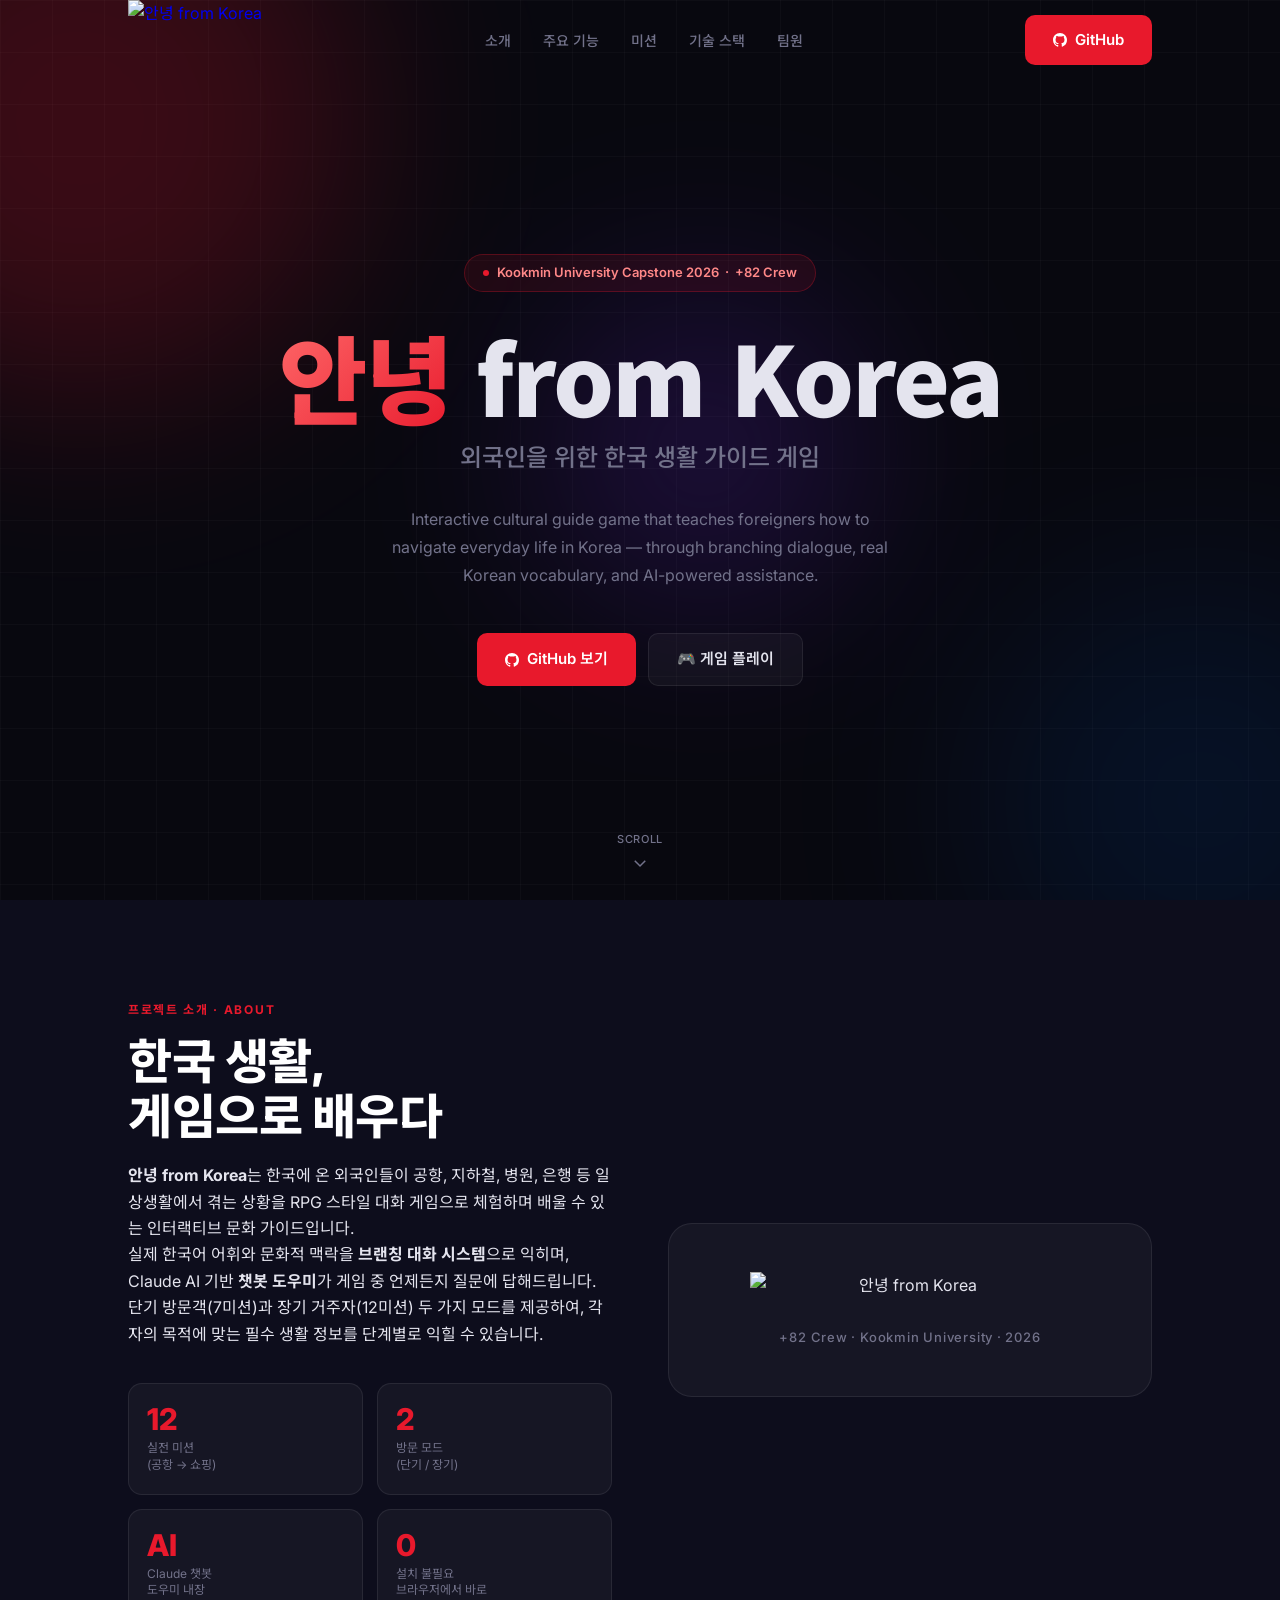
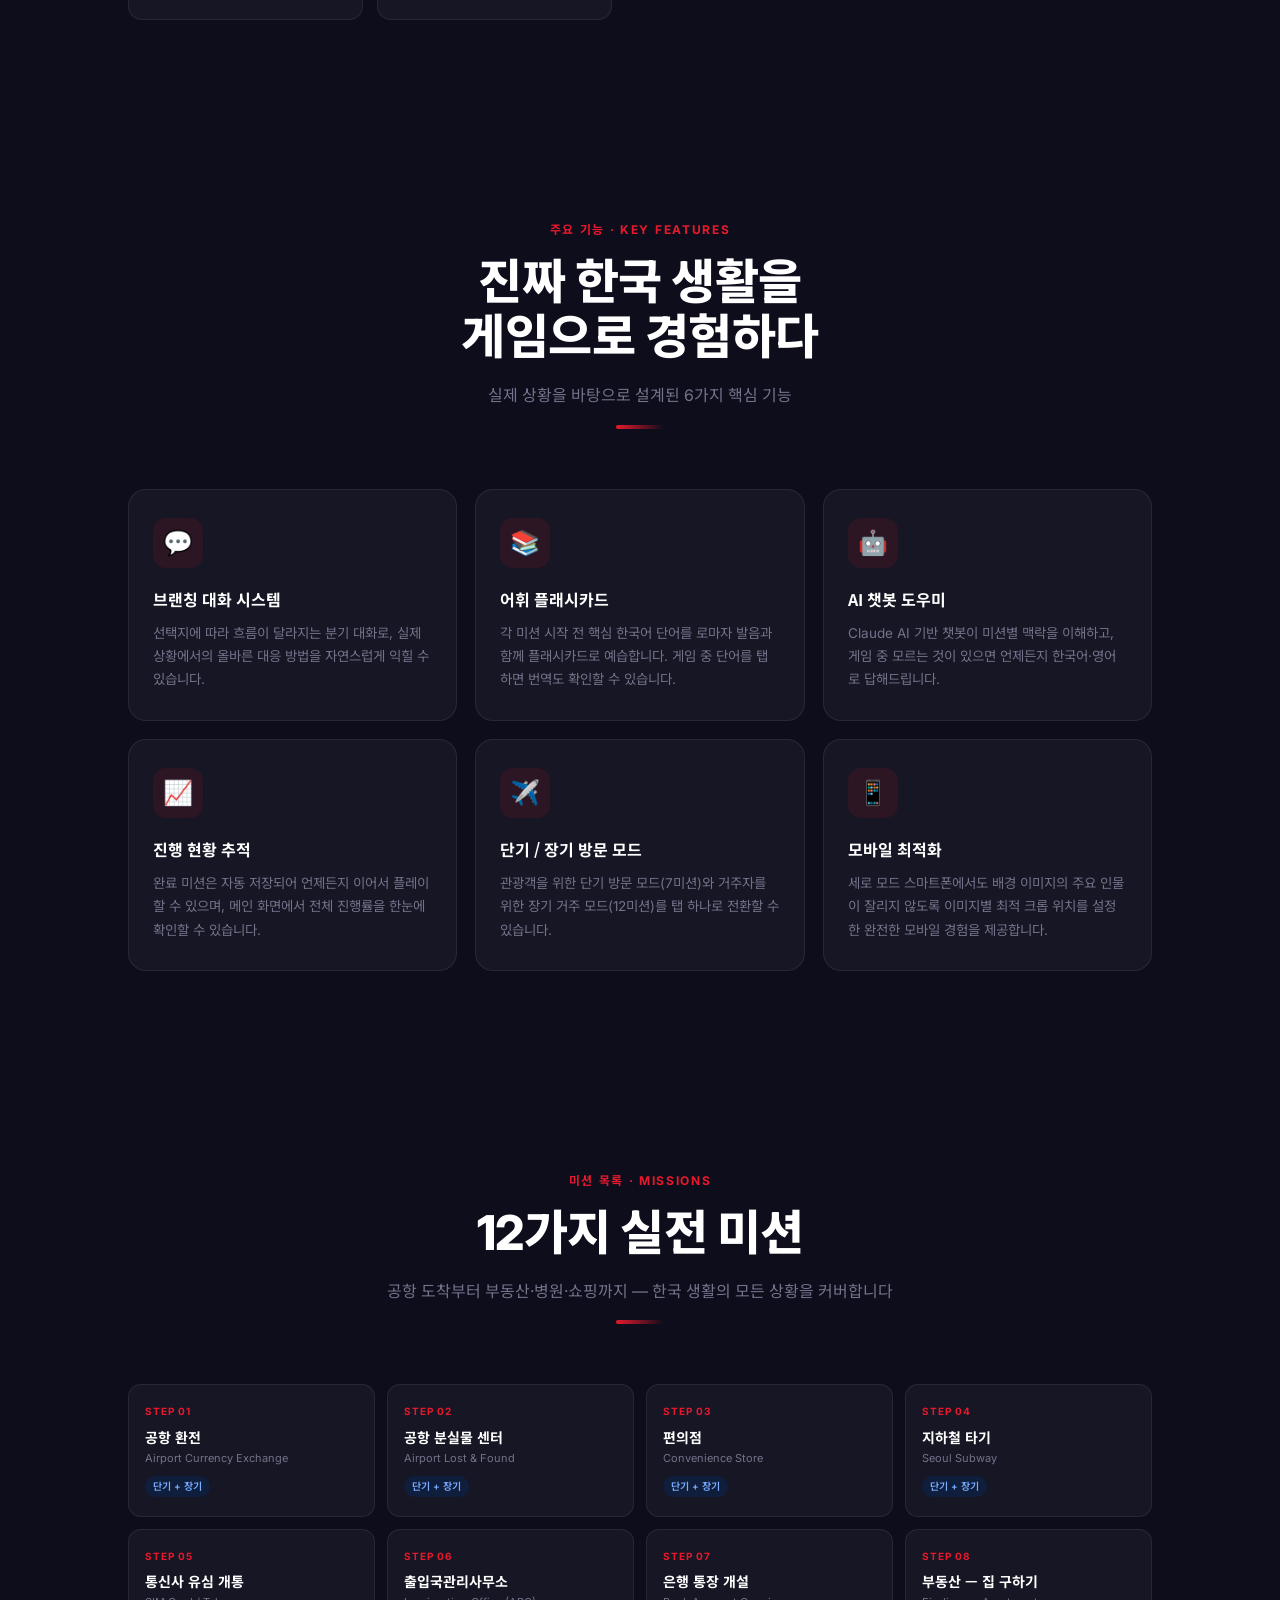
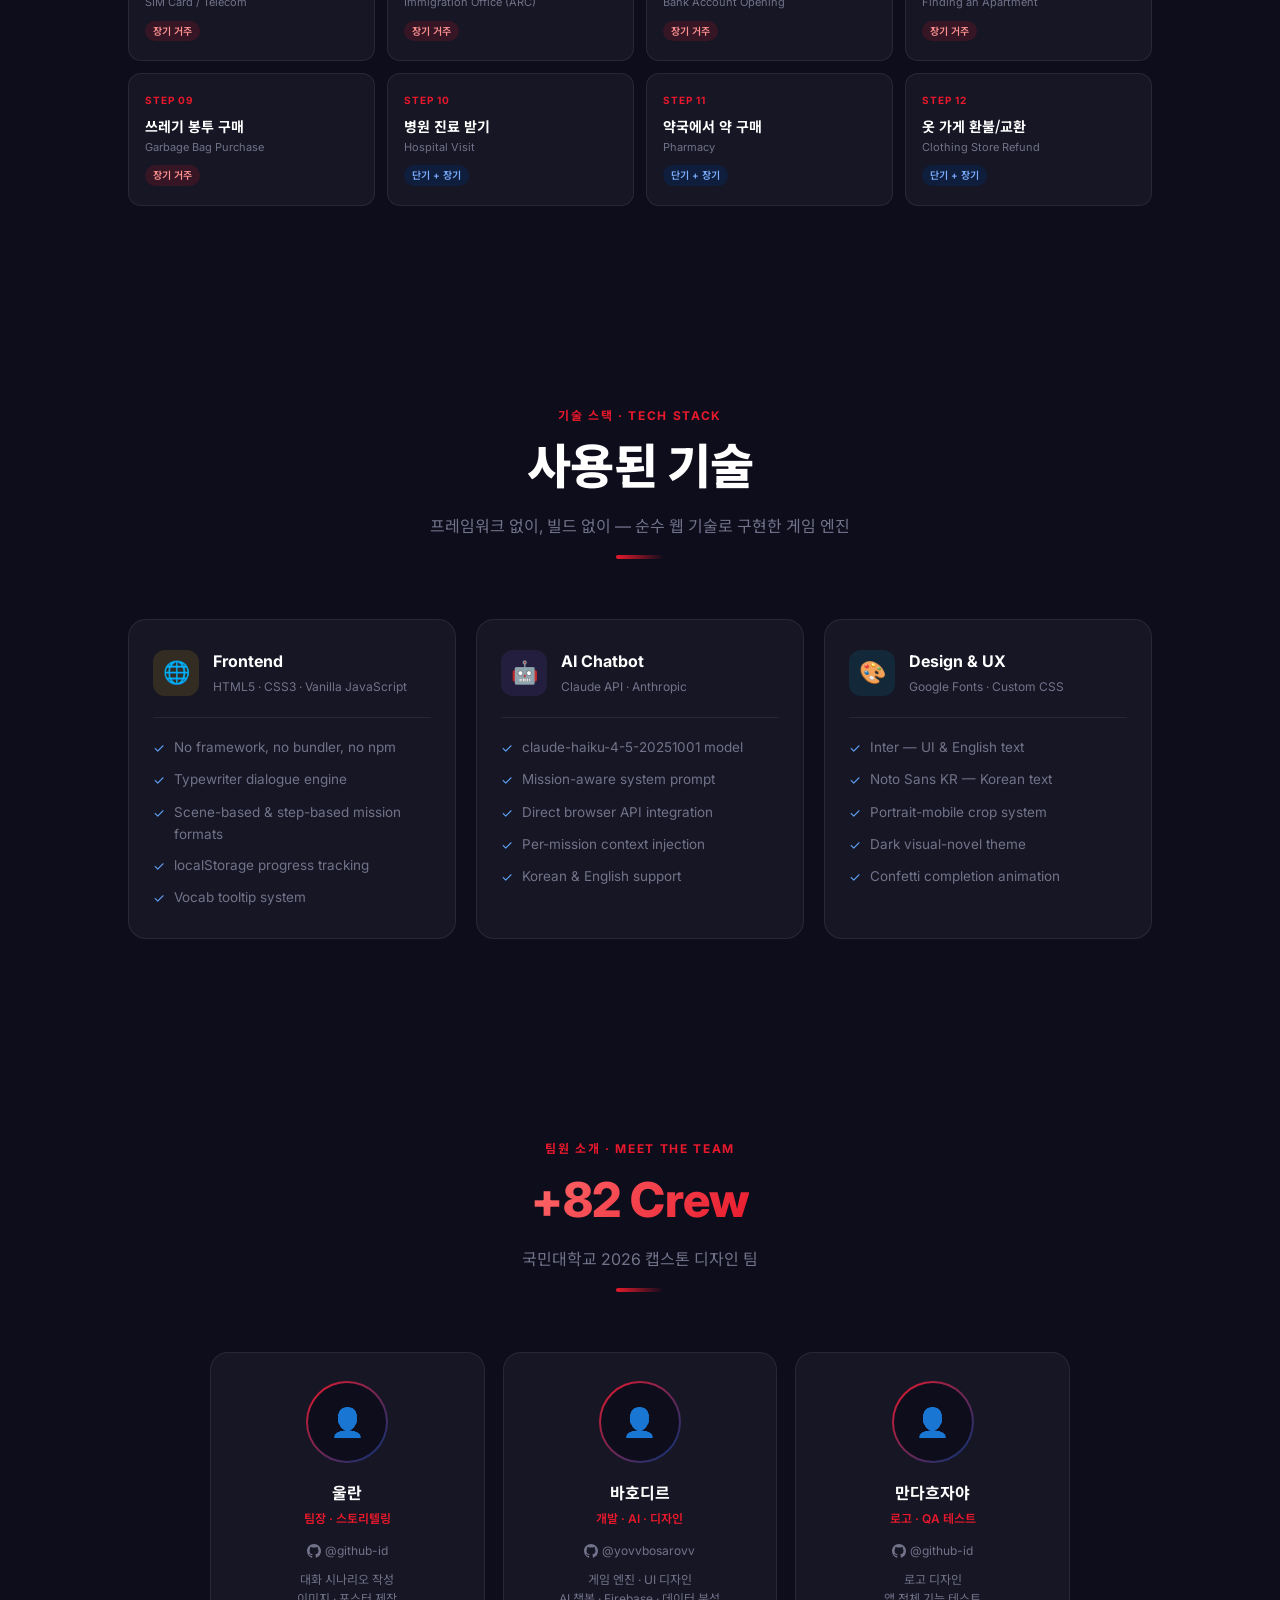
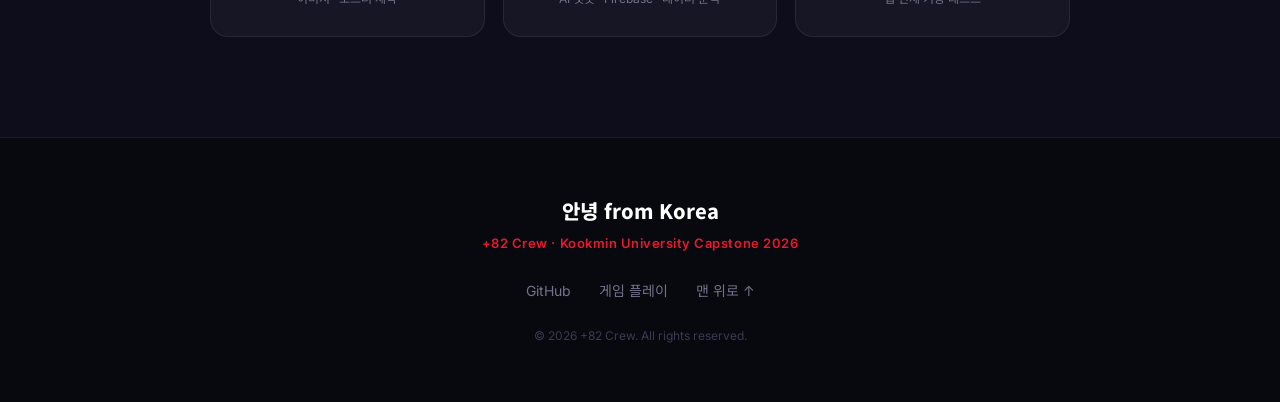
==== commit 9734a902: "Update team section to 3 real members Replace 4 placeholder cards with 울란 (팀장/storytelling), 바호디르 (d" ====
--- a/docs/index.html
+++ b/docs/index.html
@@ -5,7 +5,7 @@
 <meta name="viewport" content="width=device-width, initial-scale=1.0">
 <meta name="description" content="안녕 from Korea — 외국인을 위한 한국 생활 가이드 게임 · Kookmin University Capstone 2026 · +82 Crew">
 <title>안녕 from Korea · +82 Crew · Capstone 2026</title>
-<link rel="icon" type="image/png" href="../logo_v2.png">
+<link rel="icon" href="../favicon.png" type="image/png">
 <link rel="preconnect" href="https://fonts.googleapis.com">
 <link href="https://fonts.googleapis.com/css2?family=Inter:wght@300;400;500;600;700;900&family=Noto+Sans+KR:wght@400;500;700;900&display=swap" rel="stylesheet">
 <style>
@@ -291,9 +291,10 @@
 /* ─── Team ─── */
 #team { background: var(--dark2); }
 .team-grid {
-  display: grid; grid-template-columns: repeat(4, 1fr); gap: 18px;
-}
-@media (max-width: 900px) { .team-grid { grid-template-columns: repeat(2, 1fr); } }
+  display: grid; grid-template-columns: repeat(3, 1fr); gap: 18px;
+  max-width: 860px; margin: 0 auto;
+}
+@media (max-width: 700px) { .team-grid { grid-template-columns: 1fr; } }
 .team-card {
   background: var(--card); border: 1px solid var(--border);
   border-radius: 18px; padding: 28px 20px;
@@ -441,7 +442,7 @@
         </div>
       </div>
       <div class="about-visual fade-up" style="transition-delay:0.15s">
-        <img src="/2026-capstone-82/images/logo_v2_white.png"" alt="안녕 from Korea" style="width:100%; max-width:320px; height:auto; object-fit:contain;">
+        <img src="/2026-capstone-82/images/logo_v2_white.png" alt="안녕 from Korea" style="width:100%; max-width:320px; height:auto; object-fit:contain;">
         <div class="visual-team">+82 Crew · Kookmin University · 2026</div>
       </div>
     </div>
@@ -653,59 +654,45 @@
       <div class="section-line"></div>
     </div>
     <div class="team-grid fade-up">
-      <!-- 팀원 카드 — GitHub ID와 이름을 실제 정보로 교체하세요 -->
-      <div class="team-card">
-        <div class="avatar-ring">
-          <div class="avatar-inner">
-            <img src="https://github.com/yovvbosarovv.png" alt="팀원" onerror="this.style.display='none';this.parentElement.innerHTML='👤'">
-          </div>
-        </div>
-        <div class="team-name">팀원 이름 1</div>
-        <div class="team-role">팀장 · 게임 엔진</div>
-        <a href="https://github.com/yovvbosarovv" target="_blank" rel="noopener" class="team-gh">
-          <svg class="gh-icon" viewBox="0 0 24 24"><path d="M12 0C5.37 0 0 5.37 0 12c0 5.31 3.435 9.795 8.205 11.385.6.105.825-.255.825-.57 0-.285-.015-1.23-.015-2.235-3.015.555-3.795-.735-4.035-1.41-.135-.345-.72-1.41-1.23-1.695-.42-.225-1.02-.78-.015-.795.945-.015 1.62.87 1.845 1.23 1.08 1.815 2.805 1.305 3.495.99.105-.78.42-1.305.765-1.605-2.67-.3-5.46-1.335-5.46-5.925 0-1.305.465-2.385 1.23-3.225-.12-.3-.54-1.53.12-3.18 0 0 1.005-.315 3.3 1.23.96-.27 1.98-.405 3-.405s2.04.135 3 .405c2.295-1.56 3.3-1.23 3.3-1.23.66 1.65.24 2.88.12 3.18.765.84 1.23 1.905 1.23 3.225 0 4.605-2.805 5.625-5.475 5.925.435.375.81 1.095.81 2.22 0 1.605-.015 2.895-.015 3.3 0 .315.225.69.825.57A12.02 12.02 0 0024 12c0-6.63-5.37-12-12-12z"/></svg>
-          @github-id
-        </a>
-        <div class="team-desc">게임 엔진 개발<br>미션 시나리오 설계</div>
-      </div>
       <div class="team-card">
         <div class="avatar-ring">
           <div class="avatar-inner">👤</div>
         </div>
-        <div class="team-name">팀원 이름 2</div>
-        <div class="team-role">미션 콘텐츠</div>
+        <div class="team-name">울란</div>
+        <div class="team-role">팀장 · 스토리텔링</div>
         <a href="#" class="team-gh">
           <svg class="gh-icon" viewBox="0 0 24 24"><path d="M12 0C5.37 0 0 5.37 0 12c0 5.31 3.435 9.795 8.205 11.385.6.105.825-.255.825-.57 0-.285-.015-1.23-.015-2.235-3.015.555-3.795-.735-4.035-1.41-.135-.345-.72-1.41-1.23-1.695-.42-.225-1.02-.78-.015-.795.945-.015 1.62.87 1.845 1.23 1.08 1.815 2.805 1.305 3.495.99.105-.78.42-1.305.765-1.605-2.67-.3-5.46-1.335-5.46-5.925 0-1.305.465-2.385 1.23-3.225-.12-.3-.54-1.53.12-3.18 0 0 1.005-.315 3.3 1.23.96-.27 1.98-.405 3-.405s2.04.135 3 .405c2.295-1.56 3.3-1.23 3.3-1.23.66 1.65.24 2.88.12 3.18.765.84 1.23 1.905 1.23 3.225 0 4.605-2.805 5.625-5.475 5.925.435.375.81 1.095.81 2.22 0 1.605-.015 2.895-.015 3.3 0 .315.225.69.825.57A12.02 12.02 0 0024 12c0-6.63-5.37-12-12-12z"/></svg>
           @github-id
         </a>
-        <div class="team-desc">대화 시나리오 작성<br>한국어 번역 및 감수</div>
+        <div class="team-desc">대화 시나리오 작성<br>이미지 · 포스터 제작</div>
+      </div>
+      <div class="team-card">
+        <div class="avatar-ring">
+          <div class="avatar-inner">
+            <img src="https://github.com/yovvbosarovv.png" alt="바호디르" onerror="this.style.display='none';this.parentElement.innerHTML='👤'">
+          </div>
+        </div>
+        <div class="team-name">바호디르</div>
+        <div class="team-role">개발 · AI · 디자인</div>
+        <a href="https://github.com/yovvbosarovv" target="_blank" rel="noopener" class="team-gh">
+          <svg class="gh-icon" viewBox="0 0 24 24"><path d="M12 0C5.37 0 0 5.37 0 12c0 5.31 3.435 9.795 8.205 11.385.6.105.825-.255.825-.57 0-.285-.015-1.23-.015-2.235-3.015.555-3.795-.735-4.035-1.41-.135-.345-.72-1.41-1.23-1.695-.42-.225-1.02-.78-.015-.795.945-.015 1.62.87 1.845 1.23 1.08 1.815 2.805 1.305 3.495.99.105-.78.42-1.305.765-1.605-2.67-.3-5.46-1.335-5.46-5.925 0-1.305.465-2.385 1.23-3.225-.12-.3-.54-1.53.12-3.18 0 0 1.005-.315 3.3 1.23.96-.27 1.98-.405 3-.405s2.04.135 3 .405c2.295-1.56 3.3-1.23 3.3-1.23.66 1.65.24 2.88.12 3.18.765.84 1.23 1.905 1.23 3.225 0 4.605-2.805 5.625-5.475 5.925.435.375.81 1.095.81 2.22 0 1.605-.015 2.895-.015 3.3 0 .315.225.69.825.57A12.02 12.02 0 0024 12c0-6.63-5.37-12-12-12z"/></svg>
+          @yovvbosarovv
+        </a>
+        <div class="team-desc">게임 엔진 · UI 디자인<br>AI 챗봇 · Firebase · 데이터 분석</div>
       </div>
       <div class="team-card">
         <div class="avatar-ring">
           <div class="avatar-inner">👤</div>
         </div>
-        <div class="team-name">팀원 이름 3</div>
-        <div class="team-role">디자인 · UI/UX</div>
+        <div class="team-name">만다흐자야</div>
+        <div class="team-role">로고 · QA 테스트</div>
         <a href="#" class="team-gh">
           <svg class="gh-icon" viewBox="0 0 24 24"><path d="M12 0C5.37 0 0 5.37 0 12c0 5.31 3.435 9.795 8.205 11.385.6.105.825-.255.825-.57 0-.285-.015-1.23-.015-2.235-3.015.555-3.795-.735-4.035-1.41-.135-.345-.72-1.41-1.23-1.695-.42-.225-1.02-.78-.015-.795.945-.015 1.62.87 1.845 1.23 1.08 1.815 2.805 1.305 3.495.99.105-.78.42-1.305.765-1.605-2.67-.3-5.46-1.335-5.46-5.925 0-1.305.465-2.385 1.23-3.225-.12-.3-.54-1.53.12-3.18 0 0 1.005-.315 3.3 1.23.96-.27 1.98-.405 3-.405s2.04.135 3 .405c2.295-1.56 3.3-1.23 3.3-1.23.66 1.65.24 2.88.12 3.18.765.84 1.23 1.905 1.23 3.225 0 4.605-2.805 5.625-5.475 5.925.435.375.81 1.095.81 2.22 0 1.605-.015 2.895-.015 3.3 0 .315.225.69.825.57A12.02 12.02 0 0024 12c0-6.63-5.37-12-12-12z"/></svg>
           @github-id
         </a>
-        <div class="team-desc">UI 스타일 디자인<br>이미지 편집</div>
-      </div>
-      <div class="team-card">
-        <div class="avatar-ring">
-          <div class="avatar-inner">👤</div>
-        </div>
-        <div class="team-name">팀원 이름 4</div>
-        <div class="team-role">AI · 기획</div>
-        <a href="#" class="team-gh">
-          <svg class="gh-icon" viewBox="0 0 24 24"><path d="M12 0C5.37 0 0 5.37 0 12c0 5.31 3.435 9.795 8.205 11.385.6.105.825-.255.825-.57 0-.285-.015-1.23-.015-2.235-3.015.555-3.795-.735-4.035-1.41-.135-.345-.72-1.41-1.23-1.695-.42-.225-1.02-.78-.015-.795.945-.015 1.62.87 1.845 1.23 1.08 1.815 2.805 1.305 3.495.99.105-.78.42-1.305.765-1.605-2.67-.3-5.46-1.335-5.46-5.925 0-1.305.465-2.385 1.23-3.225-.12-.3-.54-1.53.12-3.18 0 0 1.005-.315 3.3 1.23.96-.27 1.98-.405 3-.405s2.04.135 3 .405c2.295-1.56 3.3-1.23 3.3-1.23.66 1.65.24 2.88.12 3.18.765.84 1.23 1.905 1.23 3.225 0 4.605-2.805 5.625-5.475 5.925.435.375.81 1.095.81 2.22 0 1.605-.015 2.895-.015 3.3 0 .315.225.69.825.57A12.02 12.02 0 0024 12c0-6.63-5.37-12-12-12z"/></svg>
-          @github-id
-        </a>
-        <div class="team-desc">AI 챗봇 연동<br>프로젝트 기획 및 관리</div>
-      </div>
-    </div>
-    <p class="team-note">※ 팀원 이름, GitHub ID, 역할을 실제 정보로 수정해 주세요.</p>
+        <div class="team-desc">로고 디자인<br>앱 전체 기능 테스트</div>
+      </div>
+    </div>
   </div>
 </section>
 
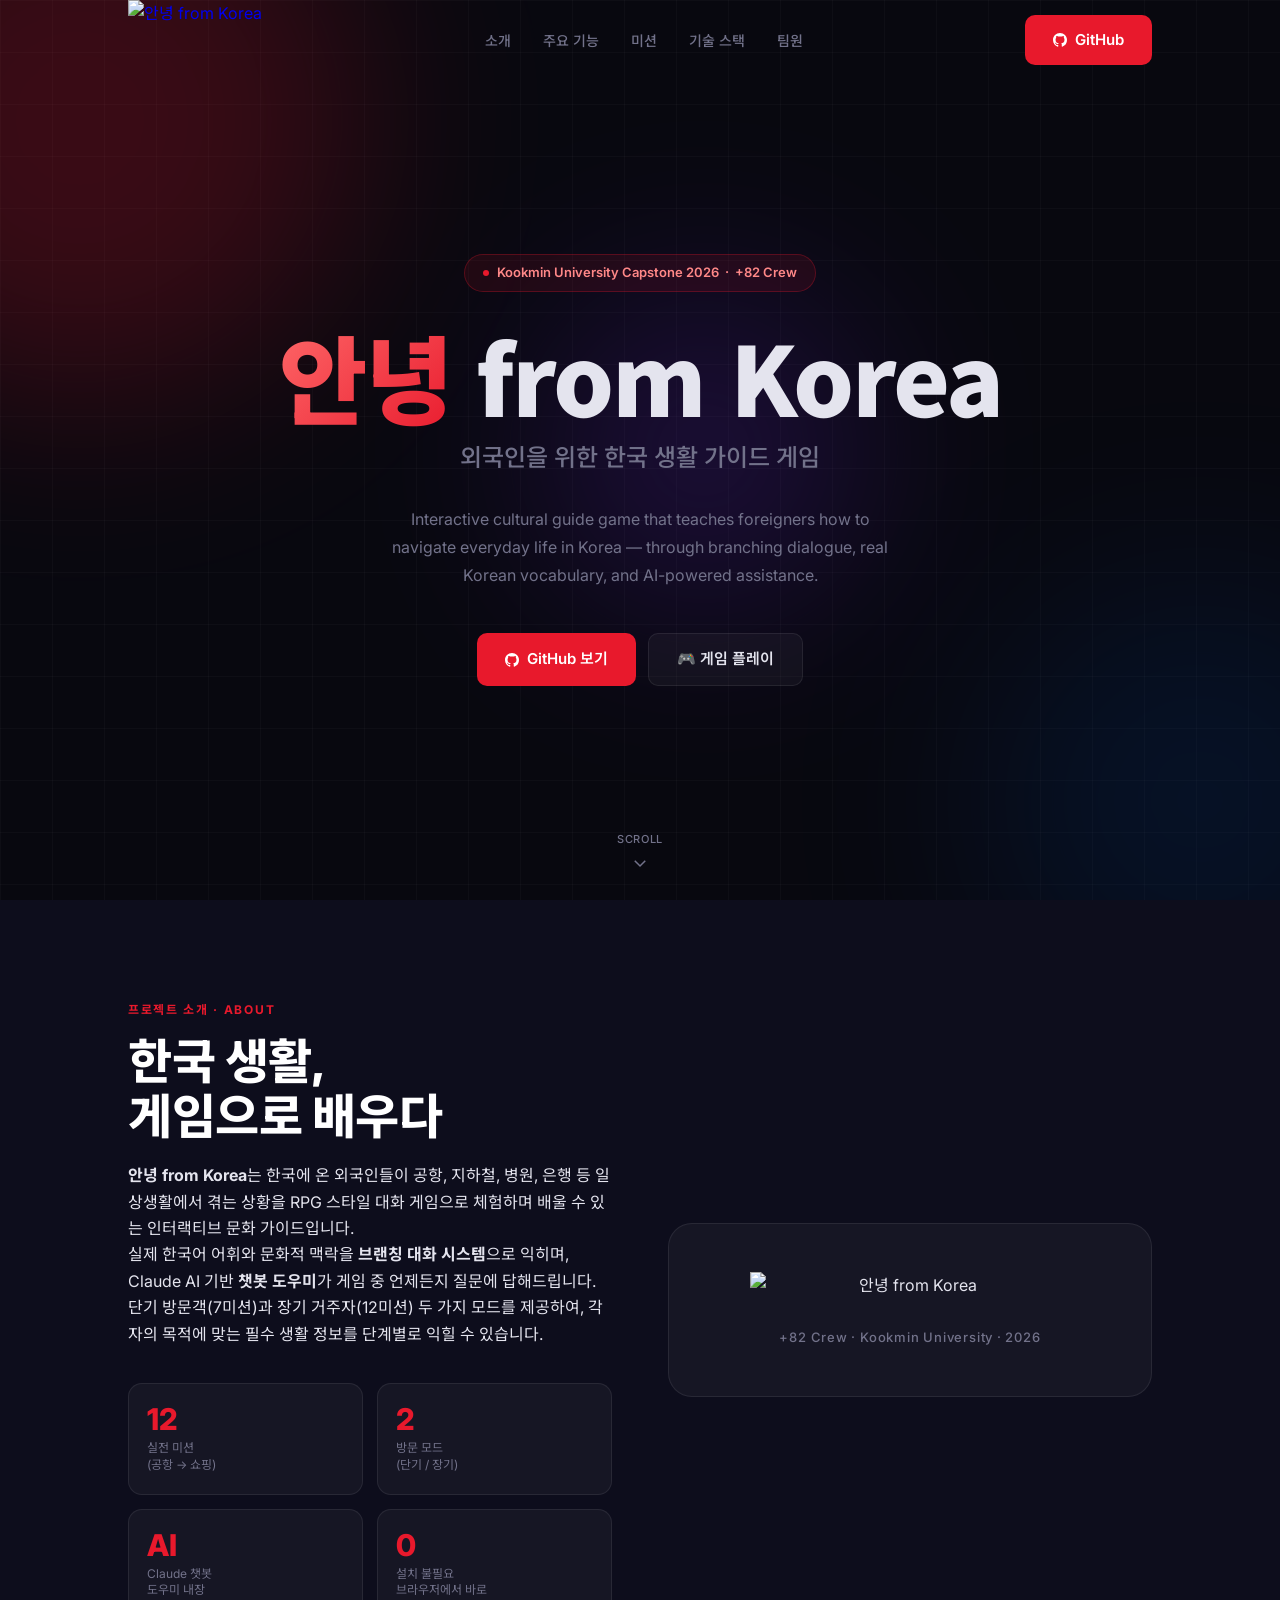
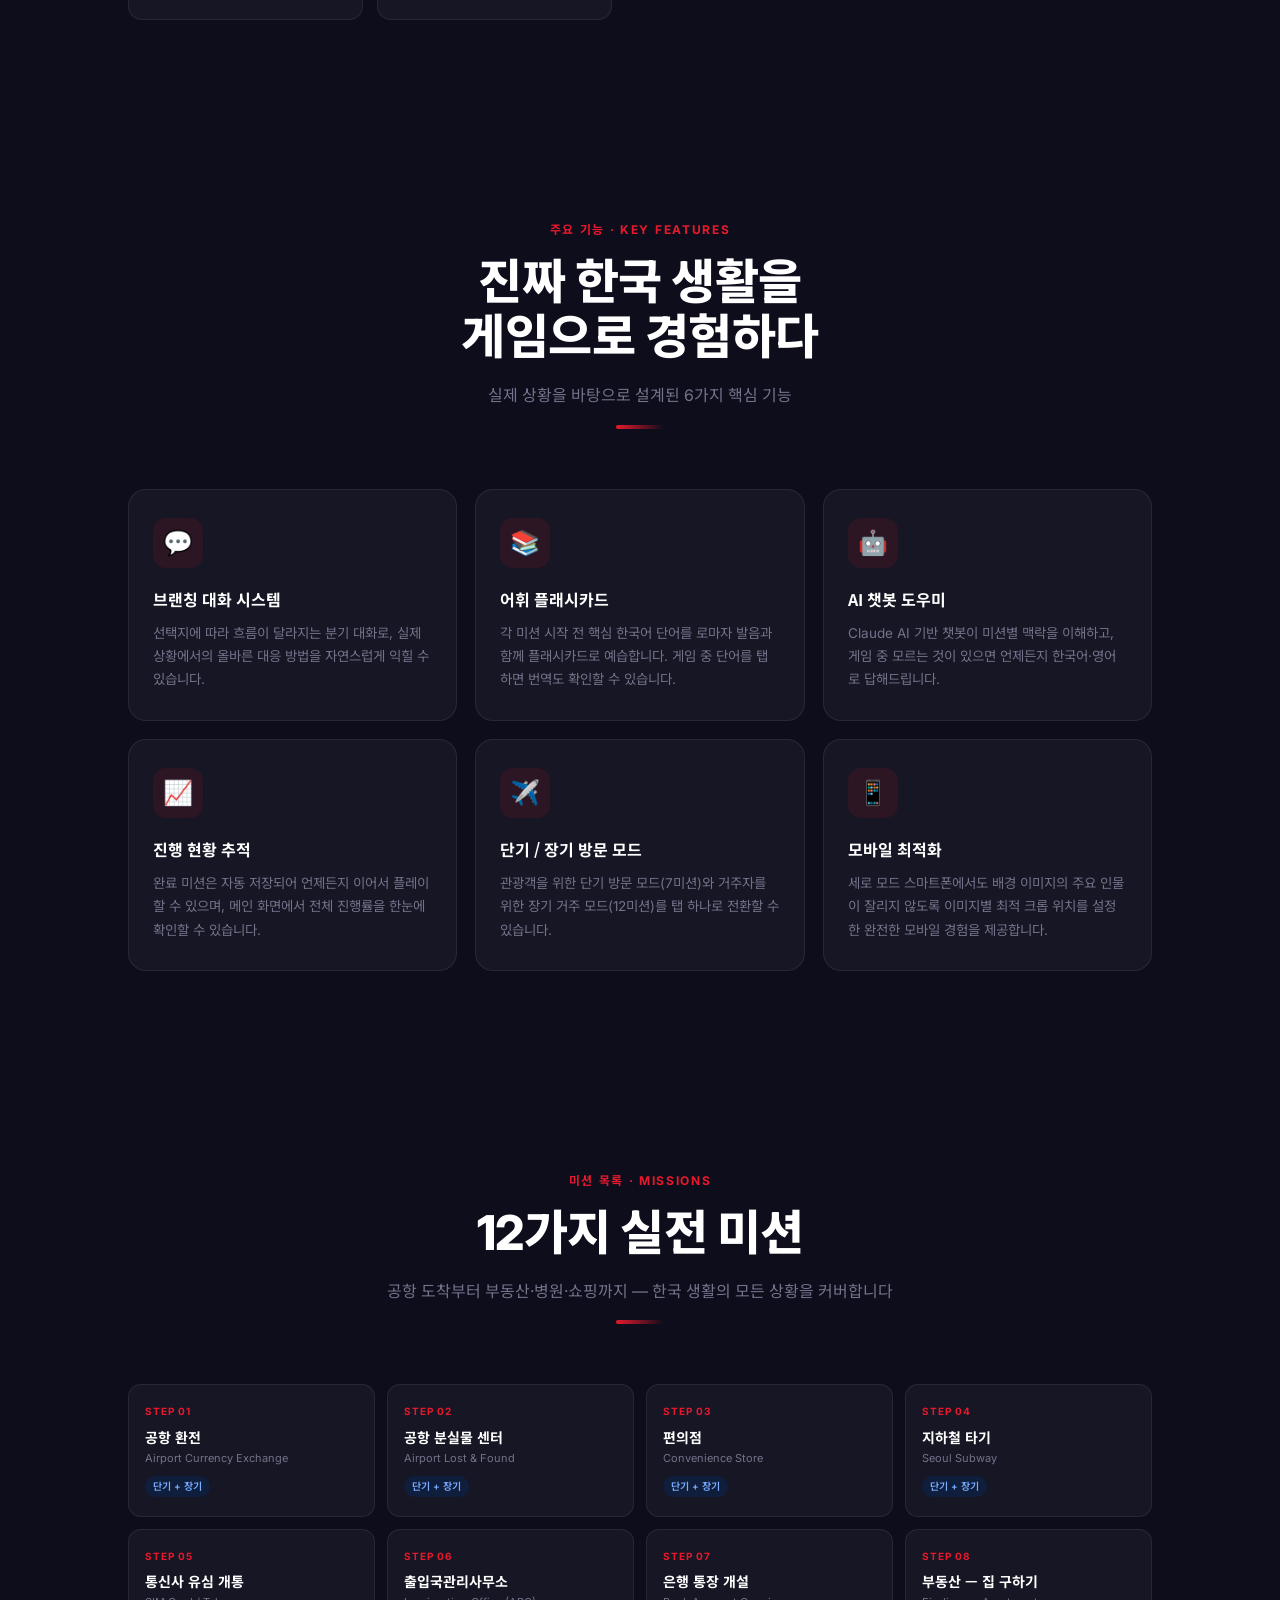
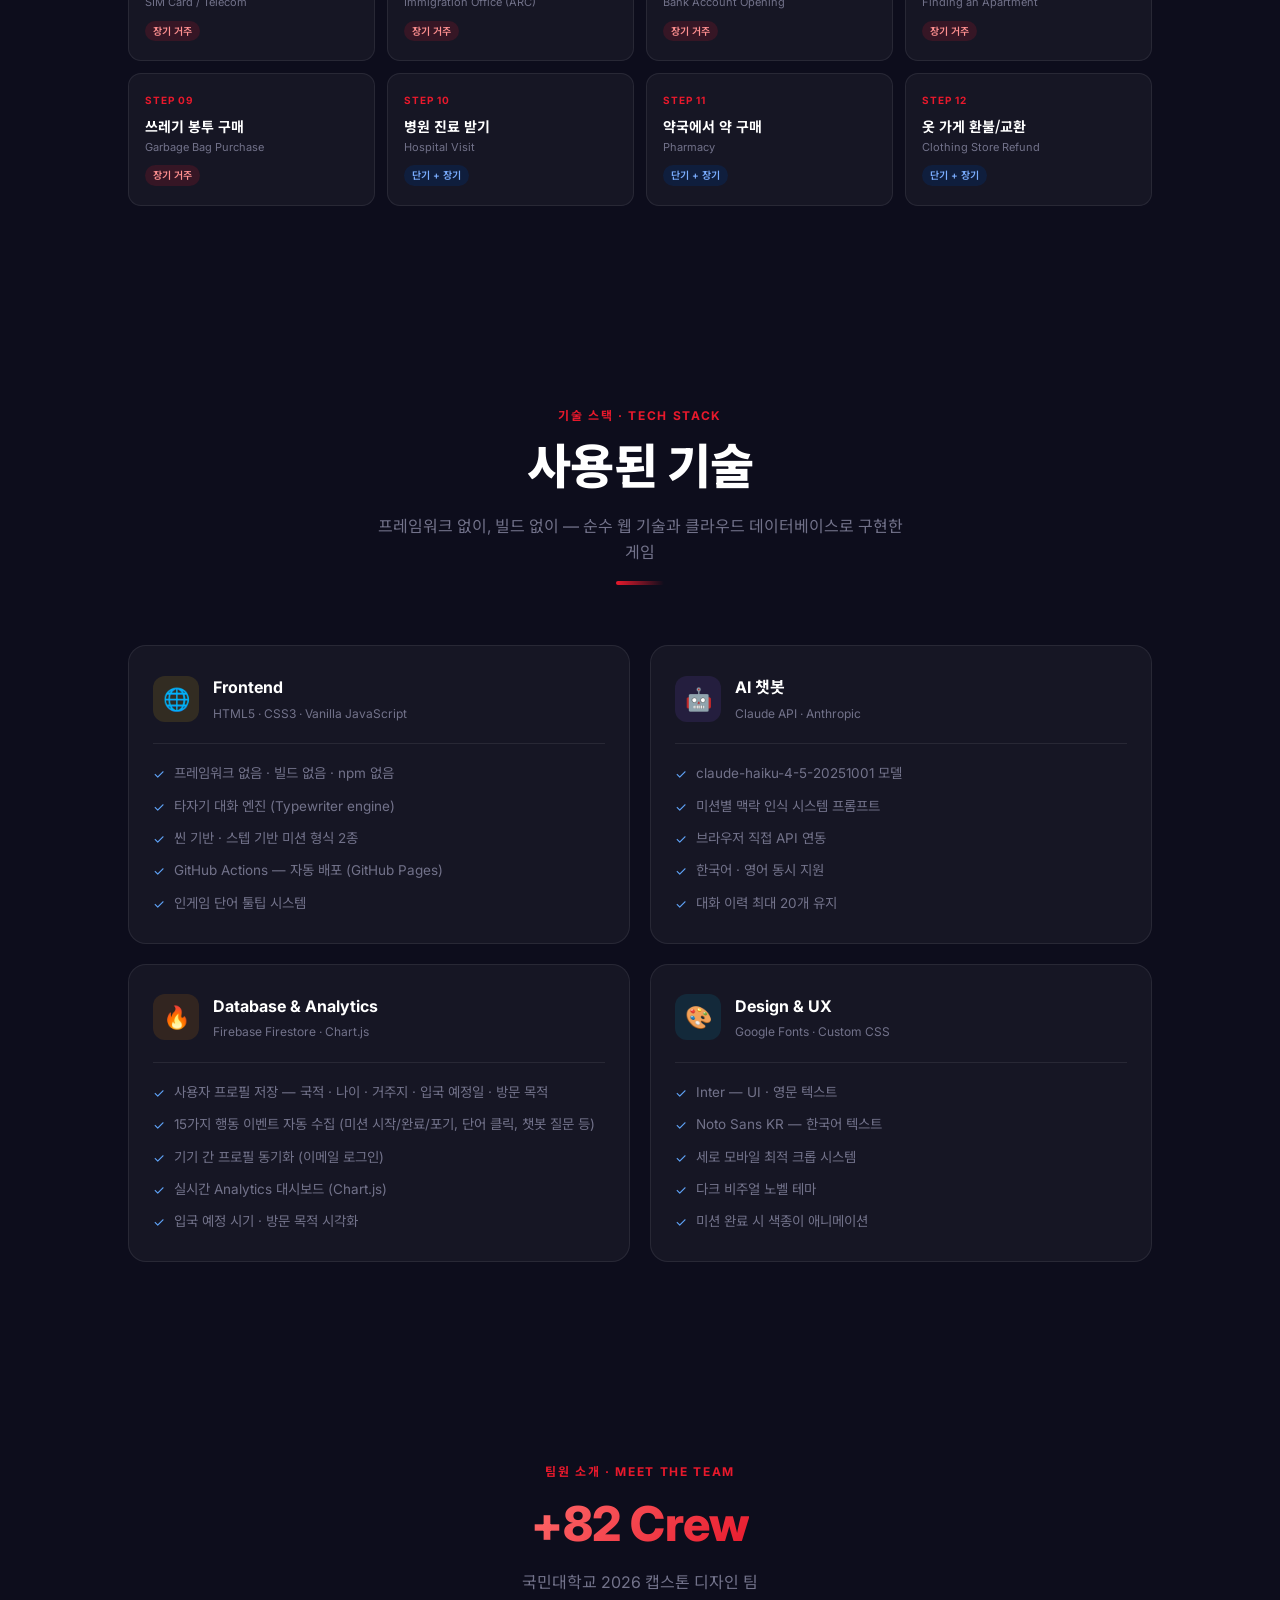
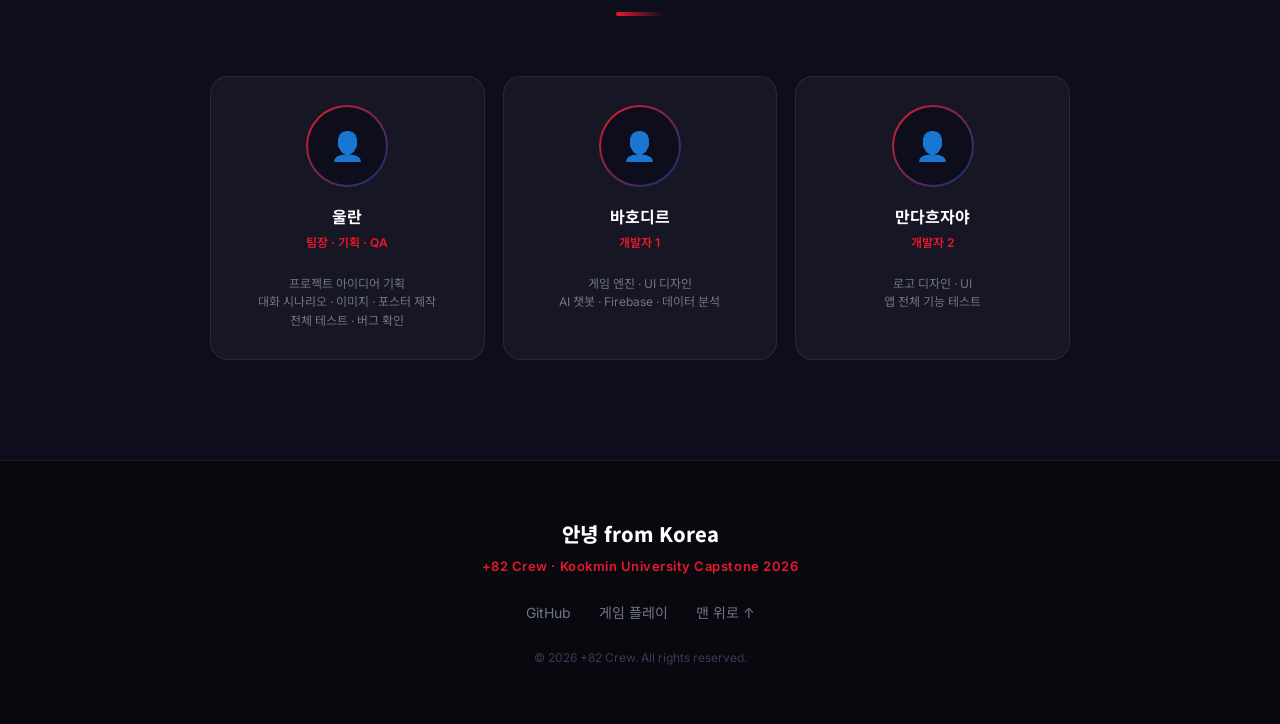
==== commit 5067ce02: "Add UI to 개발자 2 description Co-Authored-By: Claude Sonnet 4.6 <noreply@anthropic.com>" ====
--- a/docs/index.html
+++ b/docs/index.html
@@ -265,7 +265,7 @@
 .m-long { background: rgba(232,25,44,0.15); color: #FF9090; }
 
 /* ─── Tech Stack ─── */
-.tech-grid { display: grid; grid-template-columns: repeat(3, 1fr); gap: 20px; }
+.tech-grid { display: grid; grid-template-columns: repeat(2, 1fr); gap: 20px; }
 @media (max-width: 768px) { .tech-grid { grid-template-columns: 1fr; } }
 .tech-card {
   background: var(--card); border: 1px solid var(--border);
@@ -281,6 +281,7 @@
 .ti-front { background: rgba(250,204,21,0.12); }
 .ti-ai    { background: rgba(139,92,246,0.12); }
 .ti-ui    { background: rgba(6,182,212,0.12); }
+.ti-db    { background: rgba(255,149,0,0.12); }
 .tech-name  { font-size: 16px; font-weight: 700; color: #fff; }
 .tech-sub   { font-size: 12px; color: var(--muted); margin-top: 3px; }
 .tech-hr    { height: 1px; background: var(--border); margin: 4px 0 18px; }
@@ -585,7 +586,7 @@
     <div class="section-center fade-up">
       <div class="section-eyebrow">기술 스택 · Tech Stack</div>
       <h2 class="section-title">사용된 기술</h2>
-      <p class="section-sub">프레임워크 없이, 빌드 없이 — 순수 웹 기술로 구현한 게임 엔진</p>
+      <p class="section-sub">프레임워크 없이, 빌드 없이 — 순수 웹 기술과 클라우드 데이터베이스로 구현한 게임</p>
       <div class="section-line"></div>
     </div>
     <div class="tech-grid fade-up">
@@ -599,45 +600,62 @@
         </div>
         <div class="tech-hr"></div>
         <ul class="tech-list">
-          <li><span class="tech-check">✓</span>No framework, no bundler, no npm</li>
-          <li><span class="tech-check">✓</span>Typewriter dialogue engine</li>
-          <li><span class="tech-check">✓</span>Scene-based & step-based mission formats</li>
-          <li><span class="tech-check">✓</span>localStorage progress tracking</li>
-          <li><span class="tech-check">✓</span>Vocab tooltip system</li>
+          <li><span class="tech-check">✓</span>프레임워크 없음 · 빌드 없음 · npm 없음</li>
+          <li><span class="tech-check">✓</span>타자기 대화 엔진 (Typewriter engine)</li>
+          <li><span class="tech-check">✓</span>씬 기반 · 스텝 기반 미션 형식 2종</li>
+          <li><span class="tech-check">✓</span>GitHub Actions — 자동 배포 (GitHub Pages)</li>
+          <li><span class="tech-check">✓</span>인게임 단어 툴팁 시스템</li>
         </ul>
       </div>
       <div class="tech-card">
         <div class="tech-header">
           <div class="tech-icon-box ti-ai">🤖</div>
           <div>
-            <div class="tech-name">AI Chatbot</div>
+            <div class="tech-name">AI 챗봇</div>
             <div class="tech-sub">Claude API · Anthropic</div>
           </div>
         </div>
         <div class="tech-hr"></div>
         <ul class="tech-list">
-          <li><span class="tech-check">✓</span>claude-haiku-4-5-20251001 model</li>
-          <li><span class="tech-check">✓</span>Mission-aware system prompt</li>
-          <li><span class="tech-check">✓</span>Direct browser API integration</li>
-          <li><span class="tech-check">✓</span>Per-mission context injection</li>
-          <li><span class="tech-check">✓</span>Korean & English support</li>
+          <li><span class="tech-check">✓</span>claude-haiku-4-5-20251001 모델</li>
+          <li><span class="tech-check">✓</span>미션별 맥락 인식 시스템 프롬프트</li>
+          <li><span class="tech-check">✓</span>브라우저 직접 API 연동</li>
+          <li><span class="tech-check">✓</span>한국어 · 영어 동시 지원</li>
+          <li><span class="tech-check">✓</span>대화 이력 최대 20개 유지</li>
+        </ul>
+      </div>
+      <div class="tech-card">
+        <div class="tech-header">
+          <div class="tech-icon-box ti-db">🔥</div>
+          <div>
+            <div class="tech-name">Database &amp; Analytics</div>
+            <div class="tech-sub">Firebase Firestore · Chart.js</div>
+          </div>
+        </div>
+        <div class="tech-hr"></div>
+        <ul class="tech-list">
+          <li><span class="tech-check">✓</span>사용자 프로필 저장 — 국적 · 나이 · 거주지 · 입국 예정일 · 방문 목적</li>
+          <li><span class="tech-check">✓</span>15가지 행동 이벤트 자동 수집 (미션 시작/완료/포기, 단어 클릭, 챗봇 질문 등)</li>
+          <li><span class="tech-check">✓</span>기기 간 프로필 동기화 (이메일 로그인)</li>
+          <li><span class="tech-check">✓</span>실시간 Analytics 대시보드 (Chart.js)</li>
+          <li><span class="tech-check">✓</span>입국 예정 시기 · 방문 목적 시각화</li>
         </ul>
       </div>
       <div class="tech-card">
         <div class="tech-header">
           <div class="tech-icon-box ti-ui">🎨</div>
           <div>
-            <div class="tech-name">Design & UX</div>
+            <div class="tech-name">Design &amp; UX</div>
             <div class="tech-sub">Google Fonts · Custom CSS</div>
           </div>
         </div>
         <div class="tech-hr"></div>
         <ul class="tech-list">
-          <li><span class="tech-check">✓</span>Inter — UI & English text</li>
-          <li><span class="tech-check">✓</span>Noto Sans KR — Korean text</li>
-          <li><span class="tech-check">✓</span>Portrait-mobile crop system</li>
-          <li><span class="tech-check">✓</span>Dark visual-novel theme</li>
-          <li><span class="tech-check">✓</span>Confetti completion animation</li>
+          <li><span class="tech-check">✓</span>Inter — UI · 영문 텍스트</li>
+          <li><span class="tech-check">✓</span>Noto Sans KR — 한국어 텍스트</li>
+          <li><span class="tech-check">✓</span>세로 모바일 최적 크롭 시스템</li>
+          <li><span class="tech-check">✓</span>다크 비주얼 노벨 테마</li>
+          <li><span class="tech-check">✓</span>미션 완료 시 색종이 애니메이션</li>
         </ul>
       </div>
     </div>
@@ -659,25 +677,17 @@
           <div class="avatar-inner">👤</div>
         </div>
         <div class="team-name">울란</div>
-        <div class="team-role">팀장 · 스토리텔링</div>
-        <a href="#" class="team-gh">
-          <svg class="gh-icon" viewBox="0 0 24 24"><path d="M12 0C5.37 0 0 5.37 0 12c0 5.31 3.435 9.795 8.205 11.385.6.105.825-.255.825-.57 0-.285-.015-1.23-.015-2.235-3.015.555-3.795-.735-4.035-1.41-.135-.345-.72-1.41-1.23-1.695-.42-.225-1.02-.78-.015-.795.945-.015 1.62.87 1.845 1.23 1.08 1.815 2.805 1.305 3.495.99.105-.78.42-1.305.765-1.605-2.67-.3-5.46-1.335-5.46-5.925 0-1.305.465-2.385 1.23-3.225-.12-.3-.54-1.53.12-3.18 0 0 1.005-.315 3.3 1.23.96-.27 1.98-.405 3-.405s2.04.135 3 .405c2.295-1.56 3.3-1.23 3.3-1.23.66 1.65.24 2.88.12 3.18.765.84 1.23 1.905 1.23 3.225 0 4.605-2.805 5.625-5.475 5.925.435.375.81 1.095.81 2.22 0 1.605-.015 2.895-.015 3.3 0 .315.225.69.825.57A12.02 12.02 0 0024 12c0-6.63-5.37-12-12-12z"/></svg>
-          @github-id
-        </a>
-        <div class="team-desc">대화 시나리오 작성<br>이미지 · 포스터 제작</div>
+        <div class="team-role">팀장 · 기획 · QA</div>
+        <div class="team-desc">프로젝트 아이디어 기획<br>대화 시나리오 · 이미지 · 포스터 제작<br>전체 테스트 · 버그 확인</div>
       </div>
       <div class="team-card">
         <div class="avatar-ring">
           <div class="avatar-inner">
-            <img src="https://github.com/yovvbosarovv.png" alt="바호디르" onerror="this.style.display='none';this.parentElement.innerHTML='👤'">
+            <img src="https://github.com/yovvbosarovv.png" alt="개발자 1" onerror="this.style.display='none';this.parentElement.innerHTML='👤'">
           </div>
         </div>
         <div class="team-name">바호디르</div>
-        <div class="team-role">개발 · AI · 디자인</div>
-        <a href="https://github.com/yovvbosarovv" target="_blank" rel="noopener" class="team-gh">
-          <svg class="gh-icon" viewBox="0 0 24 24"><path d="M12 0C5.37 0 0 5.37 0 12c0 5.31 3.435 9.795 8.205 11.385.6.105.825-.255.825-.57 0-.285-.015-1.23-.015-2.235-3.015.555-3.795-.735-4.035-1.41-.135-.345-.72-1.41-1.23-1.695-.42-.225-1.02-.78-.015-.795.945-.015 1.62.87 1.845 1.23 1.08 1.815 2.805 1.305 3.495.99.105-.78.42-1.305.765-1.605-2.67-.3-5.46-1.335-5.46-5.925 0-1.305.465-2.385 1.23-3.225-.12-.3-.54-1.53.12-3.18 0 0 1.005-.315 3.3 1.23.96-.27 1.98-.405 3-.405s2.04.135 3 .405c2.295-1.56 3.3-1.23 3.3-1.23.66 1.65.24 2.88.12 3.18.765.84 1.23 1.905 1.23 3.225 0 4.605-2.805 5.625-5.475 5.925.435.375.81 1.095.81 2.22 0 1.605-.015 2.895-.015 3.3 0 .315.225.69.825.57A12.02 12.02 0 0024 12c0-6.63-5.37-12-12-12z"/></svg>
-          @yovvbosarovv
-        </a>
+        <div class="team-role">개발자 1</div>
         <div class="team-desc">게임 엔진 · UI 디자인<br>AI 챗봇 · Firebase · 데이터 분석</div>
       </div>
       <div class="team-card">
@@ -685,12 +695,8 @@
           <div class="avatar-inner">👤</div>
         </div>
         <div class="team-name">만다흐자야</div>
-        <div class="team-role">로고 · QA 테스트</div>
-        <a href="#" class="team-gh">
-          <svg class="gh-icon" viewBox="0 0 24 24"><path d="M12 0C5.37 0 0 5.37 0 12c0 5.31 3.435 9.795 8.205 11.385.6.105.825-.255.825-.57 0-.285-.015-1.23-.015-2.235-3.015.555-3.795-.735-4.035-1.41-.135-.345-.72-1.41-1.23-1.695-.42-.225-1.02-.78-.015-.795.945-.015 1.62.87 1.845 1.23 1.08 1.815 2.805 1.305 3.495.99.105-.78.42-1.305.765-1.605-2.67-.3-5.46-1.335-5.46-5.925 0-1.305.465-2.385 1.23-3.225-.12-.3-.54-1.53.12-3.18 0 0 1.005-.315 3.3 1.23.96-.27 1.98-.405 3-.405s2.04.135 3 .405c2.295-1.56 3.3-1.23 3.3-1.23.66 1.65.24 2.88.12 3.18.765.84 1.23 1.905 1.23 3.225 0 4.605-2.805 5.625-5.475 5.925.435.375.81 1.095.81 2.22 0 1.605-.015 2.895-.015 3.3 0 .315.225.69.825.57A12.02 12.02 0 0024 12c0-6.63-5.37-12-12-12z"/></svg>
-          @github-id
-        </a>
-        <div class="team-desc">로고 디자인<br>앱 전체 기능 테스트</div>
+        <div class="team-role">개발자 2</div>
+        <div class="team-desc">로고 디자인 · UI<br>앱 전체 기능 테스트</div>
       </div>
     </div>
   </div>
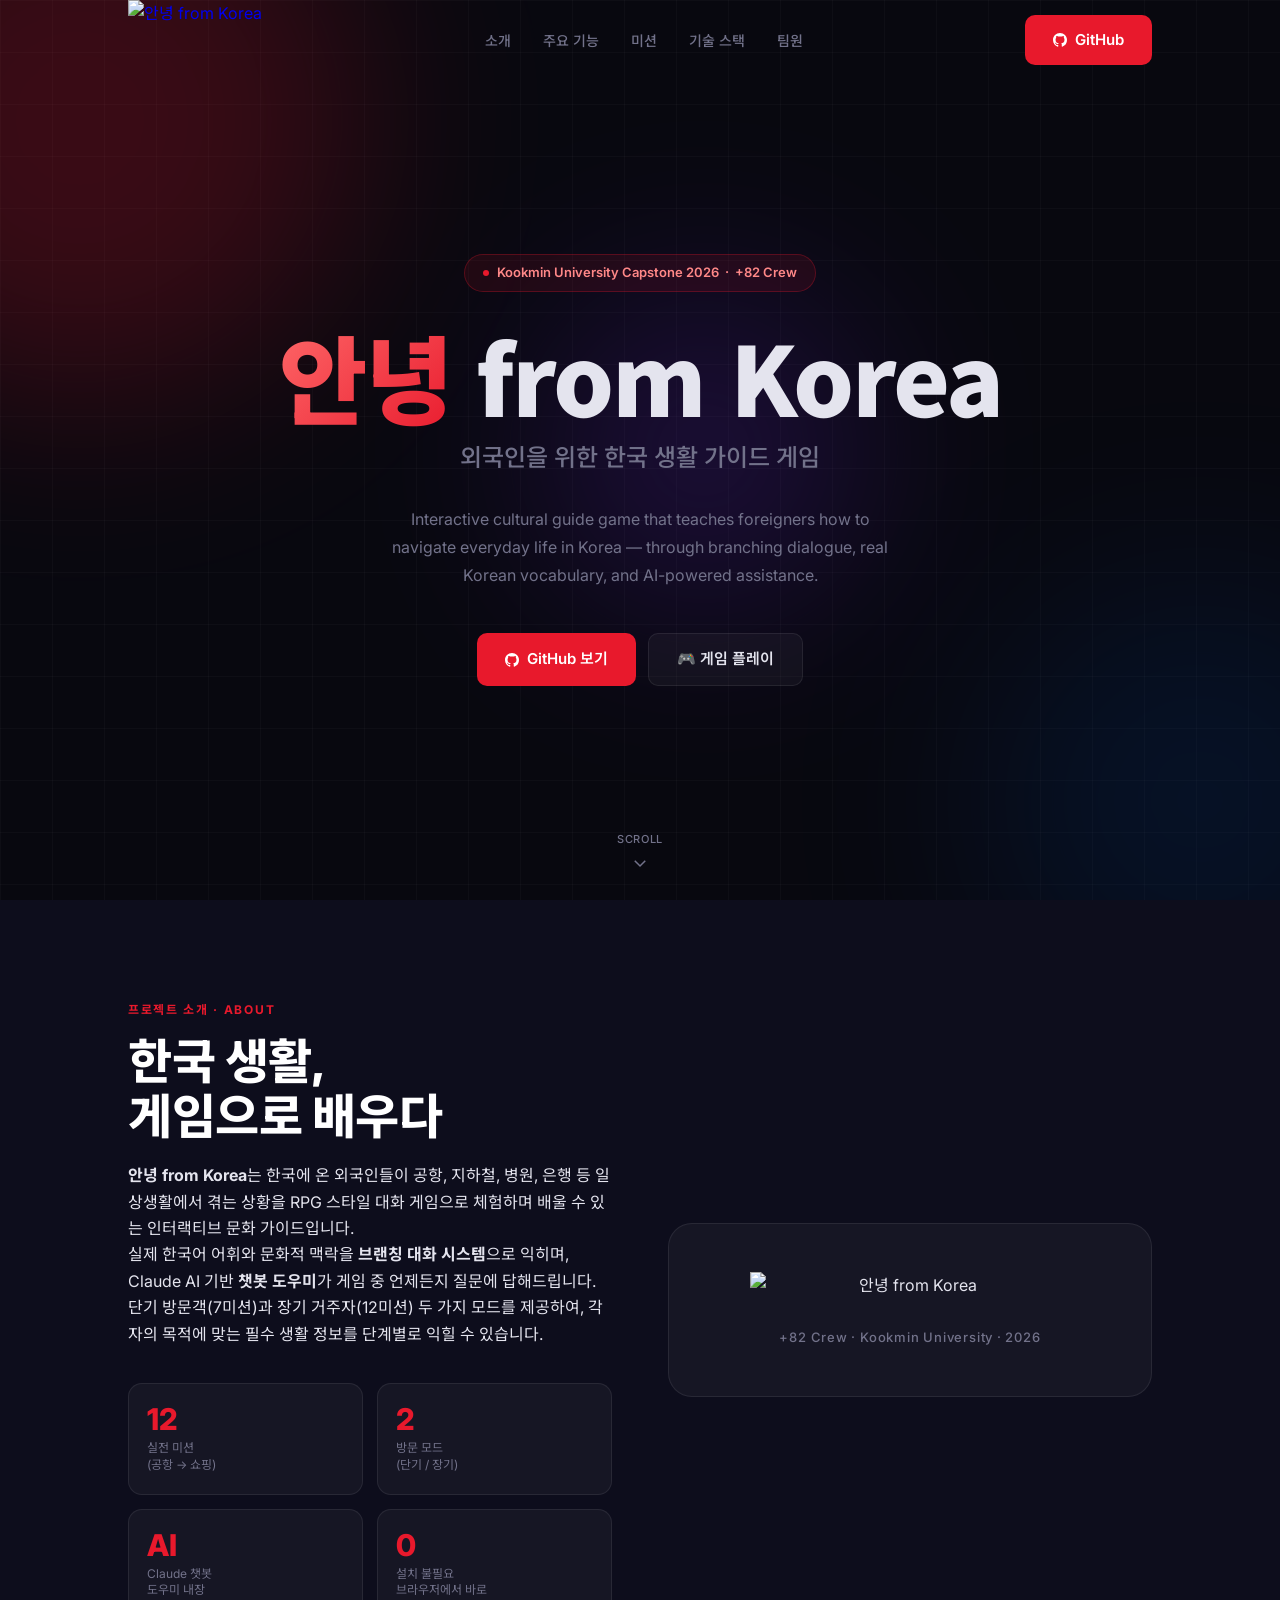
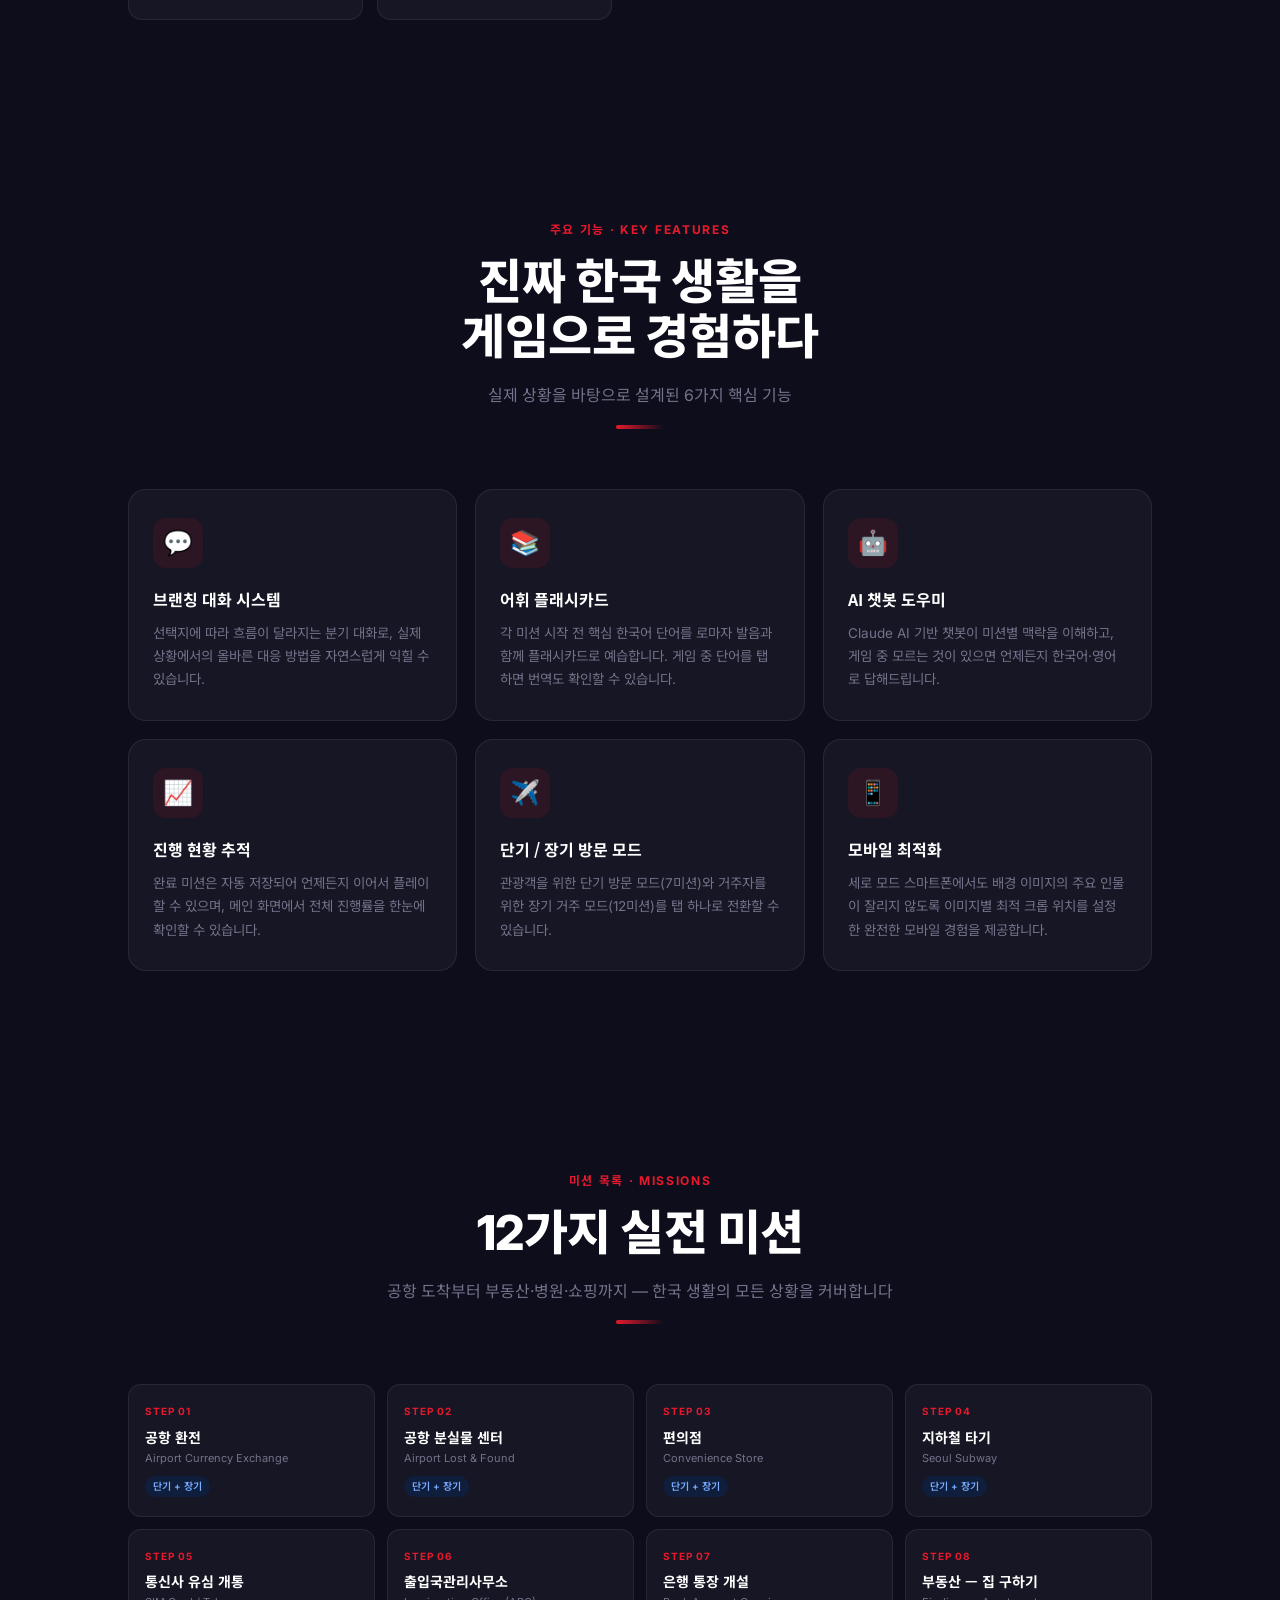
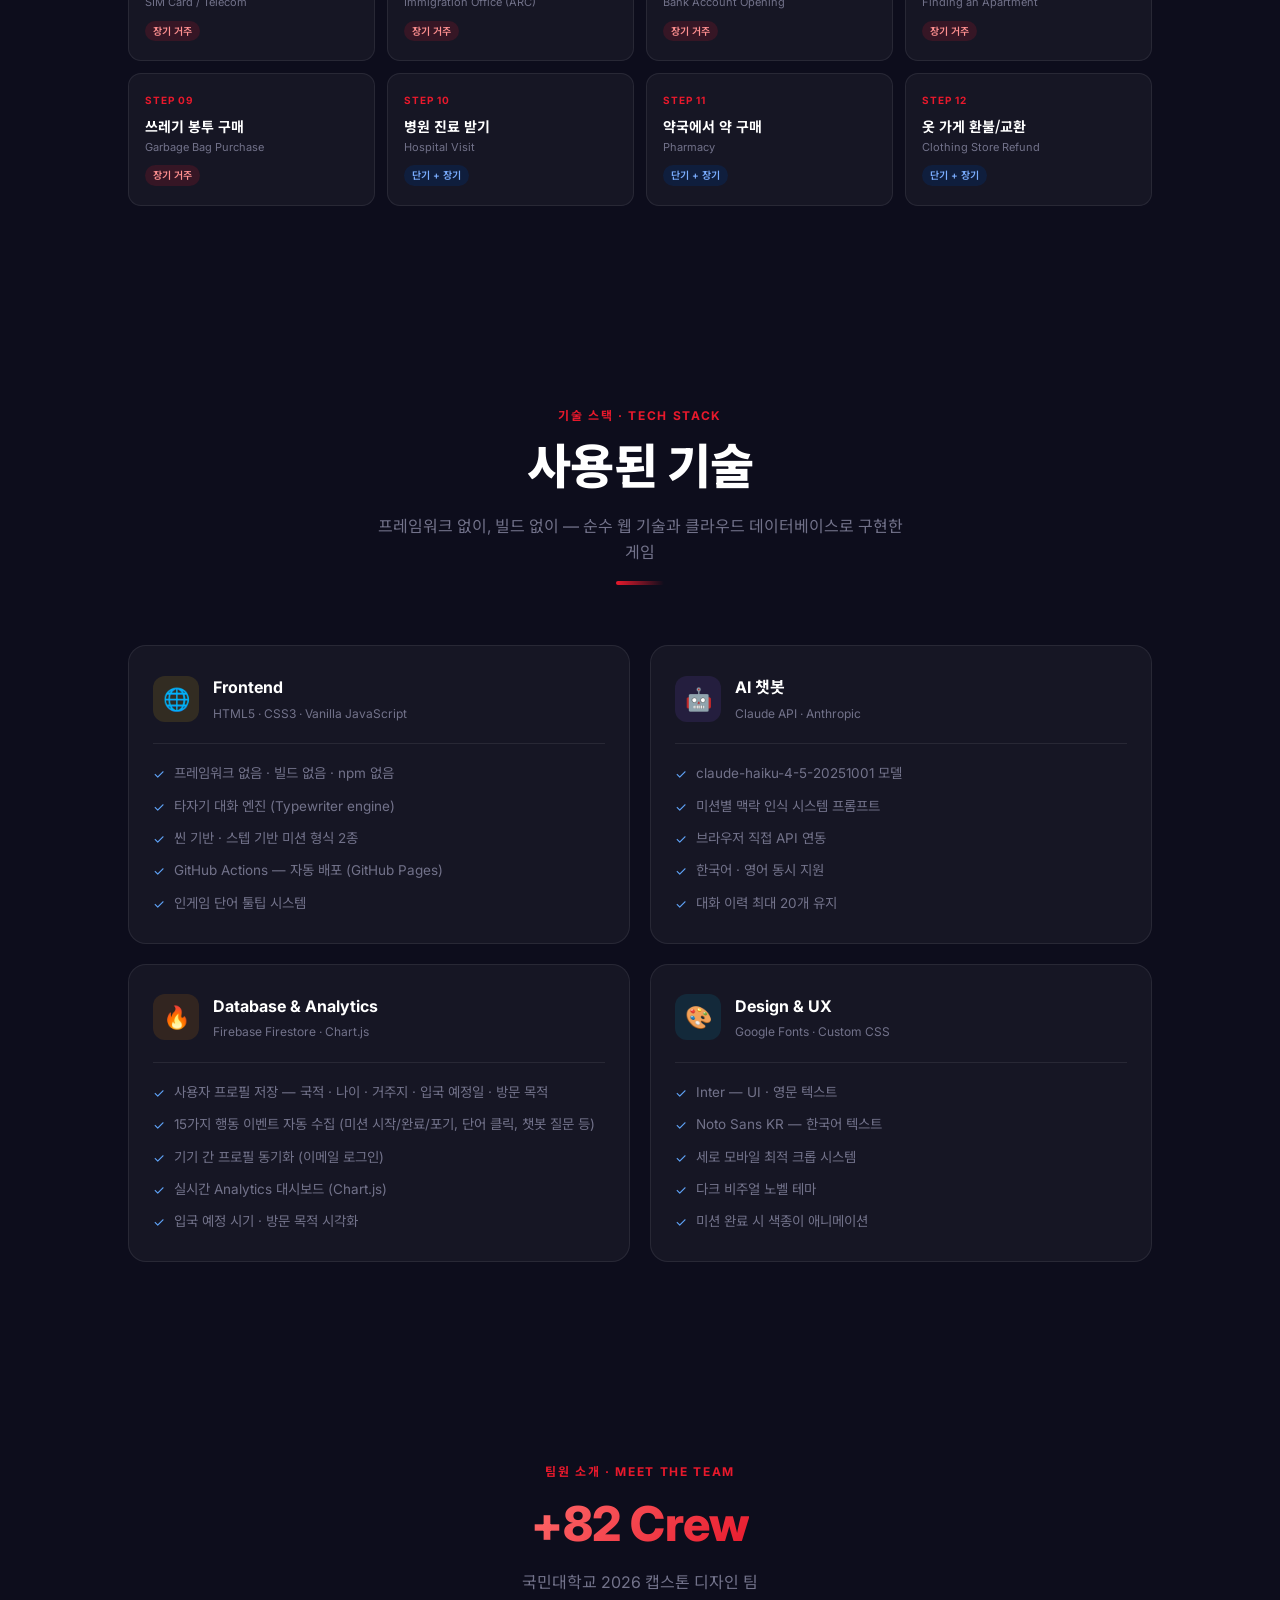
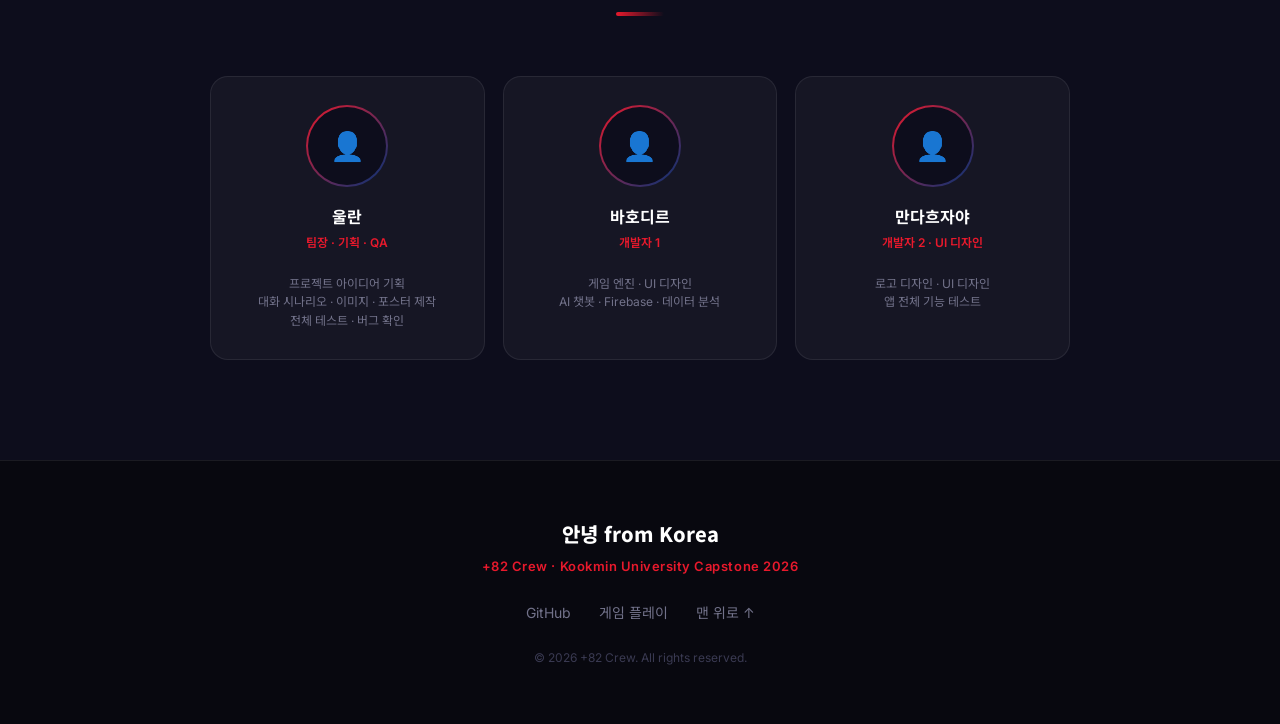
==== commit 3aef806d: "Update 만다흐자야 role to 개발자 2 · UI 디자인 Co-Authored-By: Claude Sonnet 4.6 <noreply@anthropic.com>" ====
--- a/docs/index.html
+++ b/docs/index.html
@@ -695,8 +695,8 @@
           <div class="avatar-inner">👤</div>
         </div>
         <div class="team-name">만다흐자야</div>
-        <div class="team-role">개발자 2</div>
-        <div class="team-desc">로고 디자인 · UI<br>앱 전체 기능 테스트</div>
+        <div class="team-role">개발자 2 · UI 디자인</div>
+        <div class="team-desc">로고 디자인 · UI 디자인<br>앱 전체 기능 테스트</div>
       </div>
     </div>
   </div>
